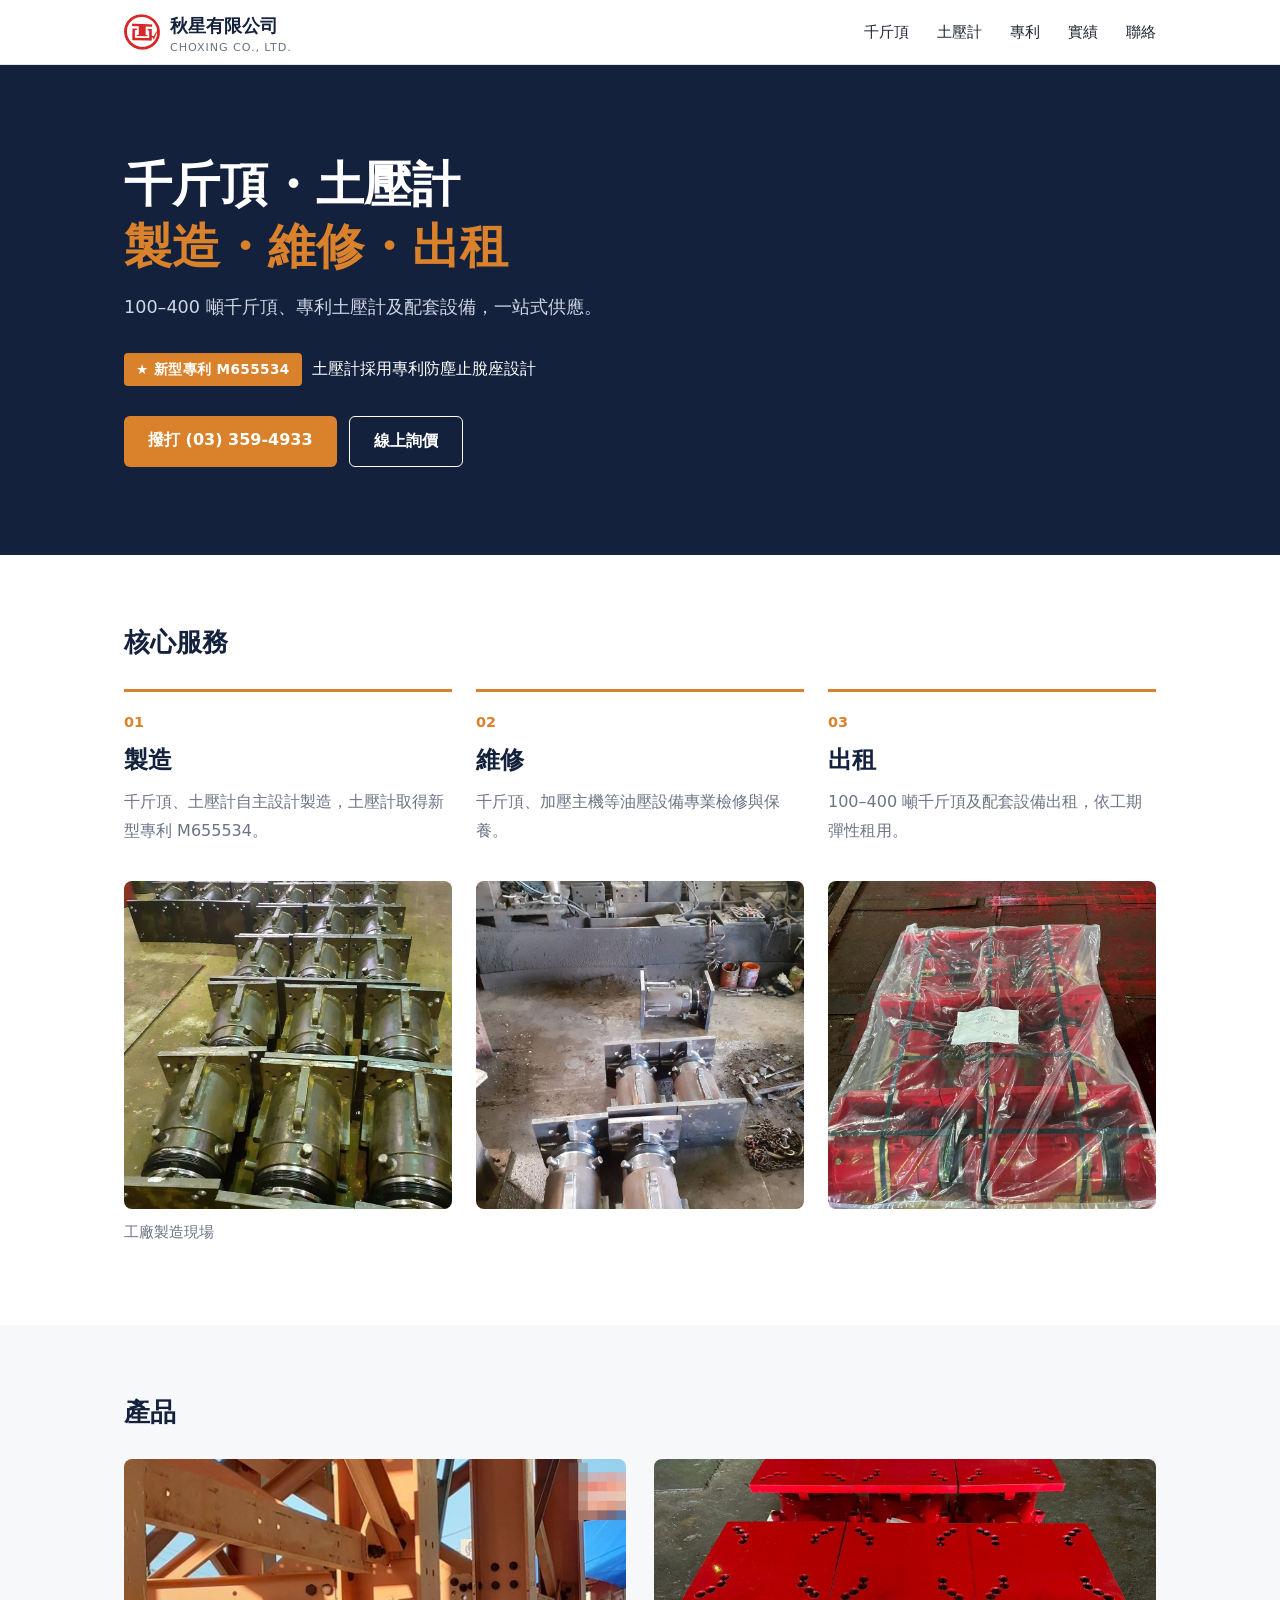
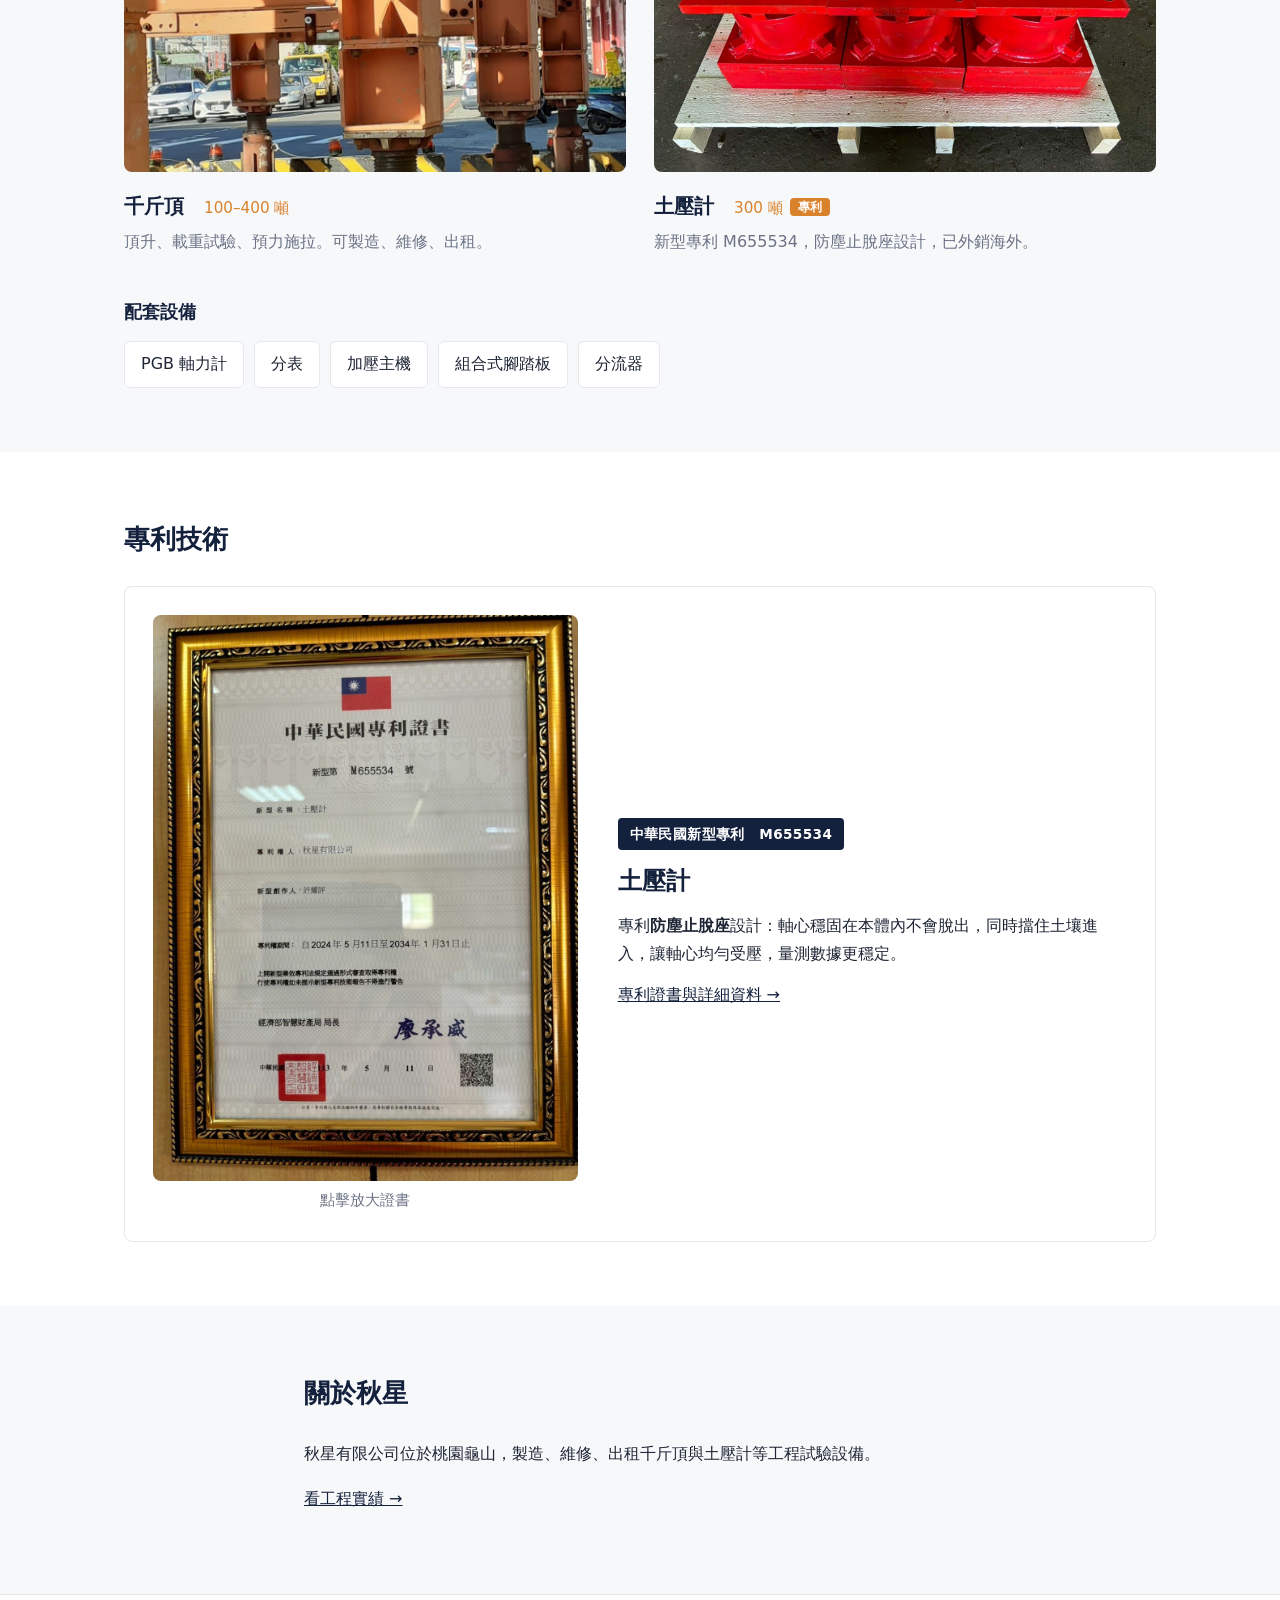
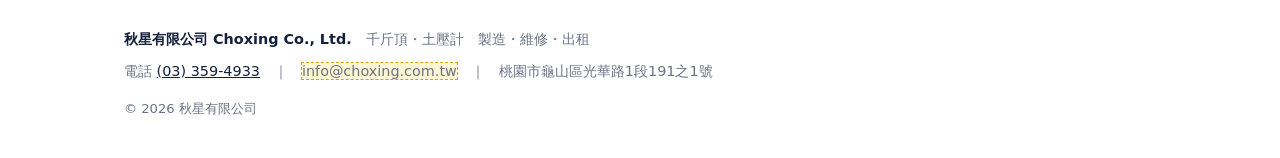
==== index.html @ faabb5b5 "依老闆確認更新照片：分流器、分表、外銷土壓計，實績改為千斤頂出租 Co-Authored-By: Claude Opus 5.5 <noreply@anthropic.com> Claude-Sess" ====
<!DOCTYPE html>
<html lang="zh-Hant-TW">
<head>
  <meta charset="UTF-8">
  <meta name="viewport" content="width=device-width, initial-scale=1">
  <title>秋星有限公司｜千斤頂 製造・維修・出租｜土壓計（新型專利 M655534）</title>
  <meta name="description" content="秋星有限公司：100–400 噸千斤頂與土壓計製造、維修、出租，土壓計取得新型專利 M655534。另有軸力計、加壓主機、分流器等配套設備。電話 (03) 359-4933。">
  <link rel="canonical" href="https://www.choxing.com.tw/">
  <meta property="og:type" content="website">
  <meta property="og:site_name" content="秋星有限公司 Choxing">
  <meta property="og:title" content="秋星有限公司｜千斤頂 製造・維修・出租｜土壓計（新型專利 M655534）">
  <meta property="og:description" content="秋星有限公司：100–400 噸千斤頂與土壓計製造、維修、出租，土壓計取得新型專利 M655534。另有軸力計、加壓主機、分流器等配套設備。電話 (03) 359-4933。">
  <meta property="og:url" content="https://www.choxing.com.tw/">
  <meta property="og:image" content="https://www.choxing.com.tw/images/og-image.png">
  <meta property="og:locale" content="zh_TW">
  <link rel="icon" href="images/favicon.png" type="image/png">
  <link rel="stylesheet" href="css/style.css">
  <script type="application/ld+json">
{
  "@context": "https://schema.org",
  "@type": "LocalBusiness",
  "@id": "https://www.choxing.com.tw/#company",
  "name": "秋星有限公司",
  "alternateName": "Choxing Co., Ltd.",
  "url": "https://www.choxing.com.tw/",
  "logo": "https://www.choxing.com.tw/images/logo.png",
  "image": "https://www.choxing.com.tw/images/og-image.png",
  "description": "千斤頂（100–400 噸）與土壓計製造、維修、出租，土壓計取得中華民國新型專利 M655534。",
  "telephone": "+886-3-359-4933",
  "email": "info@choxing.com.tw",
  "address": {
    "@type": "PostalAddress",
    "streetAddress": "光華路1段191之1號",
    "addressLocality": "龜山區",
    "addressRegion": "桃園市",
    "addressCountry": "TW"
  },
  "openingHours": "Mo-Fr 09:00-18:00",
  "knowsAbout": [
    "工程用千斤頂",
    "油壓千斤頂",
    "千斤頂出租",
    "千斤頂維修",
    "土壓計",
    "軸力計",
    "加壓主機",
    "分流器"
  ]
}
  </script>
</head>
<body>
<header class="site-header">
  <div class="container">
    <a class="brand" href="index.html" aria-label="秋星有限公司 首頁">
      <img class="brand-logo" src="images/logo.png" alt="秋星有限公司 Logo" width="36" height="36">
      <span>秋星有限公司<small>CHOXING CO., LTD.</small></span>
    </a>
    <button class="nav-toggle" aria-label="開啟選單" aria-expanded="false">☰</button>
    <nav class="nav" aria-label="主選單">
      <ul>
        <li><a href="jack.html">千斤頂</a></li>
        <li><a href="earth-pressure-gauge.html">土壓計</a></li>
        <li><a href="patents.html">專利</a></li>
        <li><a href="projects.html">實績</a></li>
        <li><a href="contact.html">聯絡</a></li>
      </ul>
    </nav>
  </div>
</header>
<main>
  <section class="hero">
    <div class="container">
      <h1>千斤頂・土壓計<br><span class="hero-services">製造・維修・出租</span></h1>
      <p>100–400 噸千斤頂、專利土壓計及配套設備，一站式供應。</p>
      <p class="hero-patent"><span class="patent-badge">★ 新型專利 M655534</span> 土壓計採用專利防塵止脫座設計</p>
      <div class="actions">
        <a class="btn btn-primary" href="tel:+88633594933">撥打 (03) 359-4933</a>
        <a class="btn btn-ghost" href="contact.html">線上詢價</a>
      </div>
    </div>
  </section>

  <section>
    <div class="container">
      <h2 class="h2">核心服務</h2>
      <div class="grid-3 services">
        <div class="service"><span class="service-no">01</span><h3>製造</h3><p>千斤頂、土壓計自主設計製造，土壓計取得新型專利 M655534。</p></div>
        <div class="service"><span class="service-no">02</span><h3>維修</h3><p>千斤頂、加壓主機等油壓設備專業檢修與保養。</p></div>
        <div class="service"><span class="service-no">03</span><h3>出租</h3><p>100–400 噸千斤頂及配套設備出租，依工期彈性租用。</p></div>
      </div>
      <div style="margin-top:36px">
      <div class="grid-3 factory">
        <figure><img class="photo" src="images/photos/factory-cylinders.jpg" alt="秋星工廠：千斤頂油壓缸製造" loading="lazy" style="aspect-ratio:1/1"></figure>
        <figure><img class="photo" src="images/photos/factory-assembly.jpg" alt="秋星工廠：千斤頂組裝" loading="lazy" style="aspect-ratio:1/1"></figure>
        <figure><img class="photo" src="images/photos/export-pallet.jpg" alt="秋星出貨包裝，標示 CHOXING MADE IN TAIWAN" loading="lazy" style="aspect-ratio:1/1"></figure>
      </div>
      <p class="muted" style="margin-top:10px">工廠製造現場</p>
      </div>
    </div>
  </section>

  <section class="section-soft">
    <div class="container">
      <h2 class="h2">產品</h2>
      <div class="grid-2">
        <a class="card" href="jack.html">
          <img class="photo" src="images/photos/jack-onsite.jpg" alt="秋星千斤頂於鋼構支撐工地現場頂升" loading="lazy">
          <h3>千斤頂　<span class="cap">100–400 噸</span></h3>
          <p>頂升、載重試驗、預力施拉。可製造、維修、出租。</p>
        </a>
        <a class="card" href="earth-pressure-gauge.html">
          <img class="photo" src="images/photos/earth-pressure-gauge.jpg" alt="秋星土壓計成品，外銷出貨前" loading="lazy">
          <h3>土壓計　<span class="cap">300 噸</span> <span class="tag">專利</span></h3>
          <p>新型專利 M655534，防塵止脫座設計，已外銷海外。</p>
        </a>
      </div>
      <h3 class="sub">配套設備</h3>
      <ul class="acc-list">
        <li><a href="jack.html#axial">PGB 軸力計</a></li>
        <li><a href="jack.html#dial">分表</a></li>
        <li><a href="jack.html#pump">加壓主機</a></li>
        <li><a href="jack.html#pedal">組合式腳踏板</a></li>
        <li><a href="jack.html#divider">分流器</a></li>
      </ul>
    </div>
  </section>

  <section>
    <div class="container">
      <h2 class="h2">專利技術</h2>
      <div class="patent-feature">
        <div><a class="cert-link" href="images/photos/patent-certificate.jpg" target="_blank" rel="noopener" title="點擊放大專利證書">
          <img class="photo" src="images/photos/patent-certificate.jpg" alt="中華民國專利證書 新型第 M655534 號 土壓計，專利權人秋星有限公司" style="aspect-ratio:3/4;object-fit:contain;background:#fff">
        </a>
        <p class="muted" style="text-align:center;margin:6px 0 0">點擊放大證書</p></div>
        <div>
          <span class="patent-badge">中華民國新型專利　M655534</span>
          <h3>土壓計</h3>
          <p>專利<strong>防塵止脫座</strong>設計：軸心穩固在本體內不會脫出，同時擋住土壤進入，讓軸心均勻受壓，量測數據更穩定。</p>
          <p style="margin-top:12px"><a href="patents.html">專利證書與詳細資料 →</a></p>
        </div>
      </div>
    </div>
  </section>

  <section class="section-soft">
    <div class="container narrow">
      <h2 class="h2">關於秋星</h2>
      <p>秋星有限公司位於桃園龜山，製造、維修、出租千斤頂與土壓計等工程試驗設備。</p>
      <p><a href="projects.html">看工程實績 →</a></p>
    </div>
  </section>
</main>
<footer class="site-footer">
  <div class="container">
    <p><strong>秋星有限公司 Choxing Co., Ltd.</strong>　千斤頂・土壓計　製造・維修・出租</p>
    <p>電話 <a href="tel:+88633594933">(03) 359-4933</a>　｜　<span class="todo">info@choxing.com.tw</span>　｜　桃園市龜山區光華路1段191之1號</p>
    <p class="copyright">© <span id="year">2026</span> 秋星有限公司</p>
  </div>
</footer>
<div class="mobile-bar" aria-label="快速聯絡">
  <a href="tel:+88633594933" class="call">📞 撥打電話 (03) 359-4933</a>
</div>
<script src="js/main.js" defer></script>
</body>
</html>
---- css/style.css ----
/* 秋星有限公司 Choxing — 全站樣式（簡潔版） */
:root {
  --navy: #14213d;      /* 主色 */
  --accent: #d9822b;    /* 強調色 */
  --ink: #1d2433;
  --muted: #6b7385;
  --line: #e5e7eb;
  --bg-soft: #f7f8fa;
  --max: 1080px;
}
* { box-sizing: border-box; }
html { scroll-behavior: smooth; }
body {
  margin: 0;
  font-family: "Noto Sans TC", "PingFang TC", "Microsoft JhengHei", system-ui, sans-serif;
  color: var(--ink); line-height: 1.8; background: #fff;
}
img { max-width: 100%; height: auto; display: block; }
a { color: var(--navy); }
.container { max-width: var(--max); margin: 0 auto; padding: 0 24px; }
.narrow { max-width: 720px; }
.muted { color: var(--muted); font-size: .92rem; }

/* Header */
.site-header { position: sticky; top: 0; z-index: 10; background: #fff; border-bottom: 1px solid var(--line); }
.site-header .container { display: flex; align-items: center; justify-content: space-between; height: 64px; }
.brand { display: flex; align-items: center; gap: 10px; text-decoration: none; color: var(--navy); font-weight: 700; font-size: 1.1rem; }
.brand-mark { width: 30px; height: 30px; border-radius: 6px; background: var(--navy); color: var(--accent); display: grid; place-items: center; font-size: .95rem; }
.brand small { display: block; font-weight: 400; font-size: .7rem; color: var(--muted); letter-spacing: .08em; line-height: 1; }
.nav ul { list-style: none; margin: 0; padding: 0; display: flex; gap: 28px; }
.nav a { text-decoration: none; color: var(--ink); font-size: .95rem; }
.nav a:hover, .nav a[aria-current="page"] { color: var(--accent); }
.nav-toggle { display: none; background: none; border: 0; font-size: 1.4rem; cursor: pointer; color: var(--navy); }

/* Buttons */
.btn { display: inline-block; padding: 10px 24px; border-radius: 6px; font-weight: 700; text-decoration: none; border: 0; font: inherit; font-weight: 700; cursor: pointer; }
.btn-primary { background: var(--accent); color: #fff; }
.btn-primary:hover { filter: brightness(.92); }

/* Hero */
.hero { background: var(--navy); color: #fff; padding: 88px 0; }
.hero h1 { font-size: clamp(2rem, 4.5vw, 3rem); line-height: 1.3; margin: 0 0 14px; }
.hero p { font-size: 1.1rem; color: #cfd6e4; max-width: 560px; margin: 0 0 30px; }
.page-hero { background: var(--navy); color: #fff; padding: 44px 0; }
.page-hero h1 { margin: 0; font-size: clamp(1.6rem, 3vw, 2.1rem); }

/* Sections */
section { padding: 64px 0; }
.section-soft { background: var(--bg-soft); }
.h2 { font-size: 1.6rem; color: var(--navy); margin: 0 0 24px; }
.count { font-size: 1rem; font-weight: 400; color: var(--muted); margin-left: 8px; }

/* Product cards */
.grid-2 { display: grid; grid-template-columns: 1fr 1fr; gap: 28px; }
.card { display: block; text-decoration: none; color: inherit; }
.card h3 { margin: 16px 0 4px; color: var(--navy); font-size: 1.25rem; }
.card p { margin: 0; color: var(--muted); }
.card:hover h3 { color: var(--accent); }
.placeholder-img { aspect-ratio: 4/3; border-radius: 8px; background: #e9ecf1; display: grid; place-items: center; color: var(--muted); font-size: .9rem; }

/* Patent */
.patent-feature { display: grid; grid-template-columns: 1fr 1.2fr; gap: 40px; align-items: center; background: #fff; border: 1px solid var(--line); border-radius: 8px; padding: 28px; }
.patent-feature h3 { font-size: 1.5rem; color: var(--navy); margin: 10px 0 8px; }
.patent-feature p { margin: 0; }
.patent-badge { display: inline-block; background: var(--navy); color: #fff; font-size: .85rem; font-weight: 700; padding: 4px 12px; border-radius: 4px; letter-spacing: .03em; }
.patent-meta { display: grid; grid-template-columns: auto 1fr; gap: 6px 20px; margin: 20px 0 0; padding-top: 16px; border-top: 1px solid var(--line); font-size: .95rem; }
.patent-meta dt { color: var(--muted); }
.patent-meta dd { margin: 0; }
.patent-tag { font-weight: 700; color: var(--accent); font-size: .95rem; }
.patent-tag a { font-weight: 400; color: var(--navy); }

/* Split */
.split { display: grid; grid-template-columns: 1fr 1fr; gap: 48px; align-items: center; }
.split ul { padding-left: 1.2em; }

/* About facts */
.facts { list-style: none; padding: 0; margin: 32px 0 0; display: flex; gap: 48px; flex-wrap: wrap; }
.facts li { color: var(--muted); }
.facts b { display: block; font-size: 2rem; color: var(--navy); line-height: 1.2; }

/* Contact */
.contact-list { list-style: none; padding: 0; margin: 0; }
.contact-list li { padding: 12px 0; border-bottom: 1px solid var(--line); display: flex; gap: 16px; }
.contact-list b { min-width: 56px; color: var(--navy); }
.contact-form { display: grid; gap: 14px; }
.contact-form label { font-size: .92rem; color: var(--muted); }
.contact-form input, .contact-form textarea, .contact-form select { display: block; width: 100%; padding: 10px 12px; border: 1px solid var(--line); border-radius: 6px; font: inherit; margin-top: 4px; color: var(--ink); }
.contact-form textarea { min-height: 120px; resize: vertical; }
.contact-form .btn { justify-self: start; }

/* Footer */
.site-footer { border-top: 1px solid var(--line); padding: 32px 0; font-size: .9rem; color: var(--muted); }
.site-footer p { margin: 0 0 6px; }
.site-footer strong { color: var(--navy); }
.copyright { margin-top: 12px !important; font-size: .82rem; }

/* 暫代內容標記：填入真實內容後移除 class="todo" */
.todo { background: #fff6d6; outline: 1px dashed #d4a300; }
.hero .todo { color: var(--ink) !important; }

section[id] { scroll-margin-top: 64px; }

@media (max-width: 760px) {
  .nav-toggle { display: block; }
  .nav { position: absolute; top: 64px; left: 0; right: 0; background: #fff; border-bottom: 1px solid var(--line); display: none; }
  .nav.open { display: block; }
  .nav ul { flex-direction: column; gap: 0; padding: 8px 24px; }
  .nav a { display: block; padding: 10px 0; }
  .split, .grid-2, .patent-feature { grid-template-columns: 1fr; gap: 28px; }
  .patent-feature { padding: 20px; }
  .hero { padding: 64px 0; }
  section { padding: 48px 0; }
}
.grid-2 .placeholder-img { aspect-ratio: 16/10; }

/* Hero extras */
.hero-patent { font-size: 1rem !important; color: #fff !important; display: flex; align-items: center; gap: 10px; flex-wrap: wrap; }
.hero-patent .patent-badge { background: var(--accent); }
.hero .actions { display: flex; gap: 12px; flex-wrap: wrap; }
.btn-ghost { border: 1.5px solid #fff; color: #fff; }
.btn-ghost:hover { background: rgba(255,255,255,.1); }
.page-hero p { margin: 6px 0 0; color: #cfd6e4; }
.tag { font-size: .75rem; background: var(--accent); color: #fff; padding: 2px 8px; border-radius: 4px; vertical-align: middle; }

/* Spec table */
.table-wrap { overflow-x: auto; }
.spec-table { width: 100%; border-collapse: collapse; background: #fff; font-size: .95rem; }
.spec-table caption { text-align: left; color: var(--muted); font-size: .85rem; padding-bottom: 8px; }
.spec-table th, .spec-table td { padding: 12px 16px; border-bottom: 1px solid var(--line); text-align: left; white-space: nowrap; }
.spec-table th { background: var(--navy); color: #fff; font-weight: 500; }

/* Cases */
.grid-3 { display: grid; grid-template-columns: repeat(3, 1fr); gap: 24px; }
.case h3 { margin: 12px 0 2px; font-size: 1.1rem; color: var(--navy); }
.case p { margin: 0; }

/* Patent certificate */
.cert-link { display: block; }
.cert-link:hover .placeholder-img { outline: 2px solid var(--accent); }

/* Mobile call / LINE bar */
.mobile-bar { display: none; }
@media (max-width: 760px) {
  .grid-3 { grid-template-columns: 1fr; }
  body { padding-bottom: 60px; }
  .mobile-bar { display: grid; grid-template-columns: 1fr; position: fixed; left: 0; right: 0; bottom: 0; z-index: 20; box-shadow: 0 -2px 10px rgba(0,0,0,.08); }
  .mobile-bar a { text-align: center; padding: 16px 0; font-weight: 700; text-decoration: none; color: #fff; outline: none; }
  .mobile-bar .call { background: var(--accent); }
}

/* Services (製造・維修・出租) */
.hero-services { color: var(--accent); }
.service { border-top: 3px solid var(--accent); padding-top: 16px; }
.service-no { color: var(--accent); font-weight: 700; font-size: .9rem; }
.service h3 { margin: 2px 0 6px; font-size: 1.5rem; color: var(--navy); }
.service p { margin: 0; color: var(--muted); }
.service-inline { display: flex; gap: 8px; margin: 16px 0; }
.service-inline b { border: 1.5px solid var(--accent); color: var(--accent); padding: 2px 12px; border-radius: 4px; font-size: .9rem; }
.cap { font-size: .95rem; font-weight: 500; color: var(--accent); }
.sub { margin: 40px 0 12px; color: var(--navy); font-size: 1.1rem; }
.acc-list { list-style: none; padding: 0; margin: 0; display: flex; flex-wrap: wrap; gap: 10px; }
.acc-list a { display: block; padding: 8px 16px; background: #fff; border: 1px solid var(--line); border-radius: 6px; text-decoration: none; color: var(--ink); }
.acc-list a:hover { border-color: var(--accent); color: var(--accent); }
.acc-table th[scope="row"] { background: #fff; color: var(--navy); font-weight: 700; }
.acc-table td { white-space: normal; }
@media (max-width: 760px) { .services { gap: 20px; } }

/* Photos */
.photo { width: 100%; aspect-ratio: 4/3; object-fit: cover; border-radius: 8px; display: block; background: #e9ecf1; }
.grid-2 .photo { aspect-ratio: 16/10; }
.case { margin: 0; }
.case figcaption { margin-top: 10px; font-weight: 700; color: var(--navy); }
.acc-photos { display: grid; grid-template-columns: 1fr 1fr; gap: 20px; margin-bottom: 24px; }
.acc-photos figure { margin: 0; }
.acc-photos figcaption { margin-top: 6px; color: var(--muted); font-size: .9rem; }

.factory figure { margin: 0; }

.brand-logo { width: 36px; height: 36px; display: block; }
.acc-photos { grid-template-columns: repeat(3, 1fr); }
@media (max-width: 760px) { .acc-photos { grid-template-columns: 1fr; } }
.call-box { display: flex; align-items: center; justify-content: space-between; gap: 16px; flex-wrap: wrap; }
.call-box p { margin: 0; font-size: 1.1rem; }
.call-box strong { color: var(--navy); }
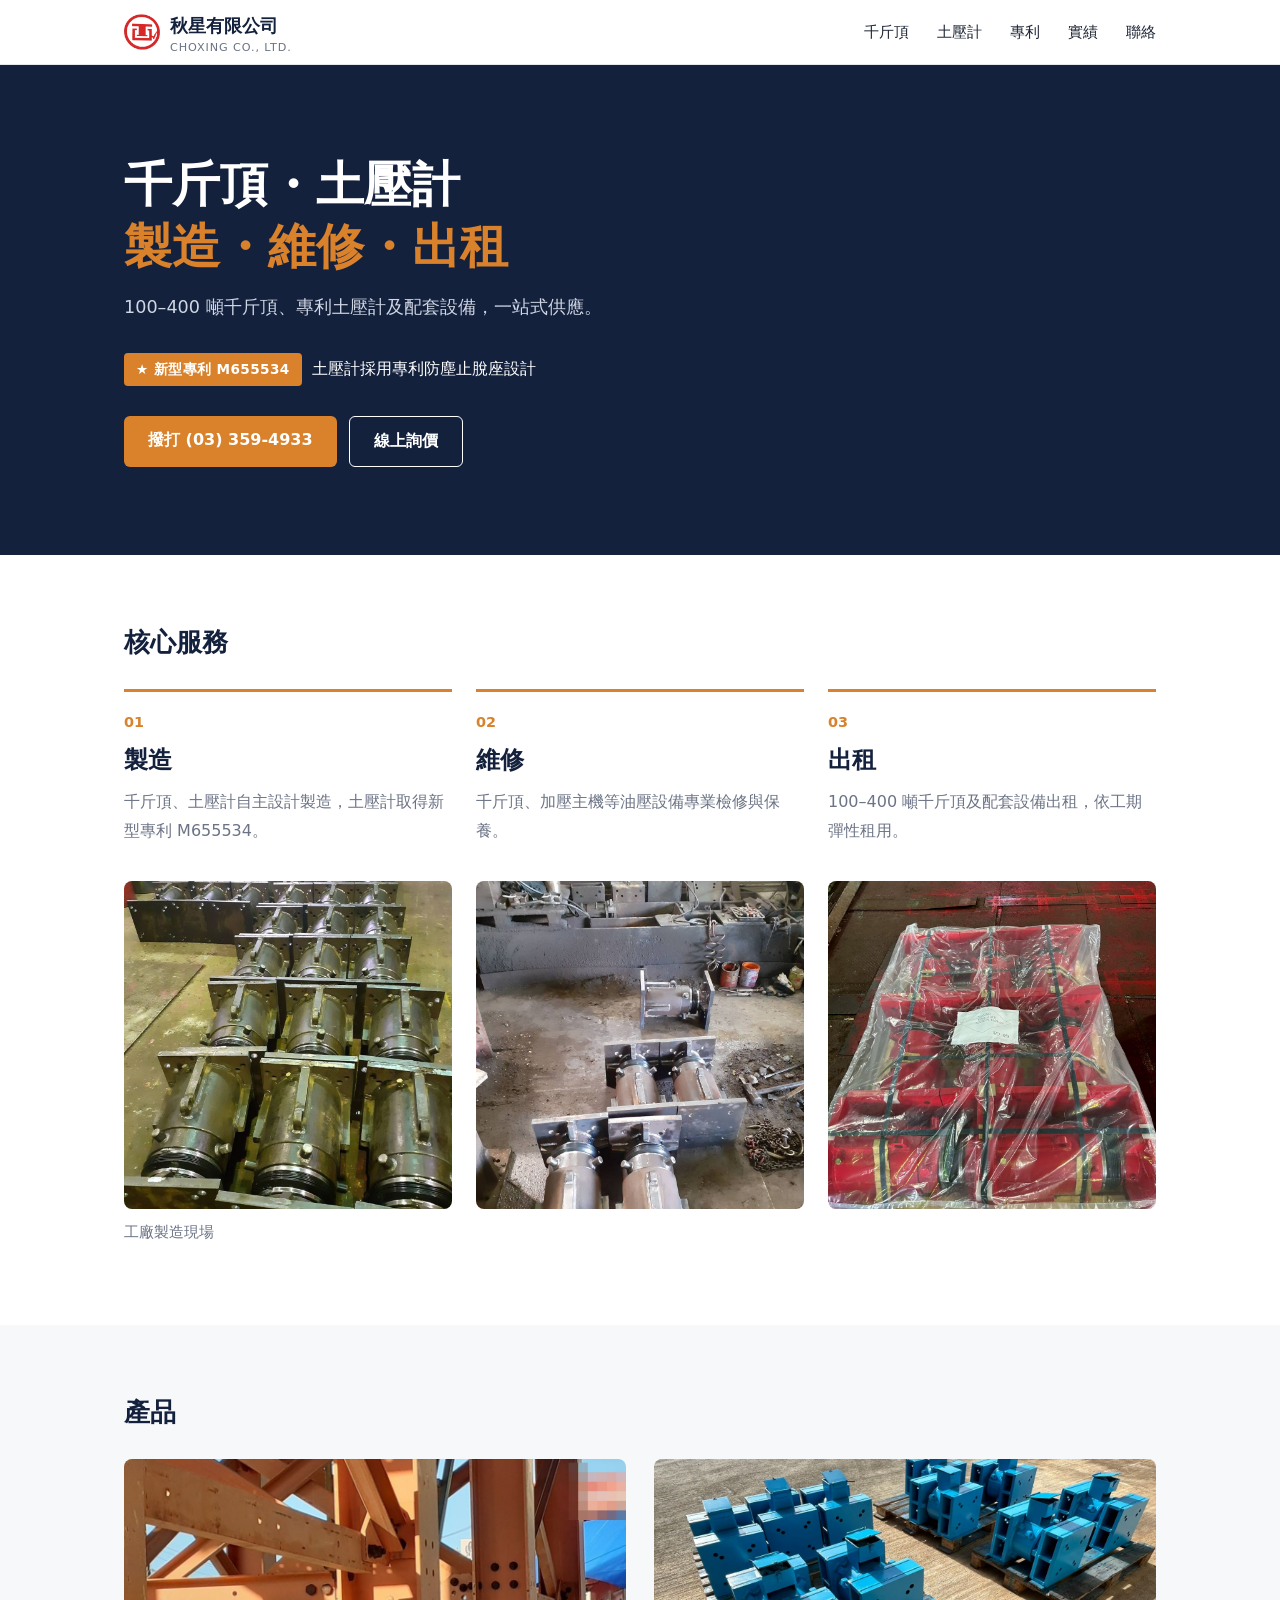
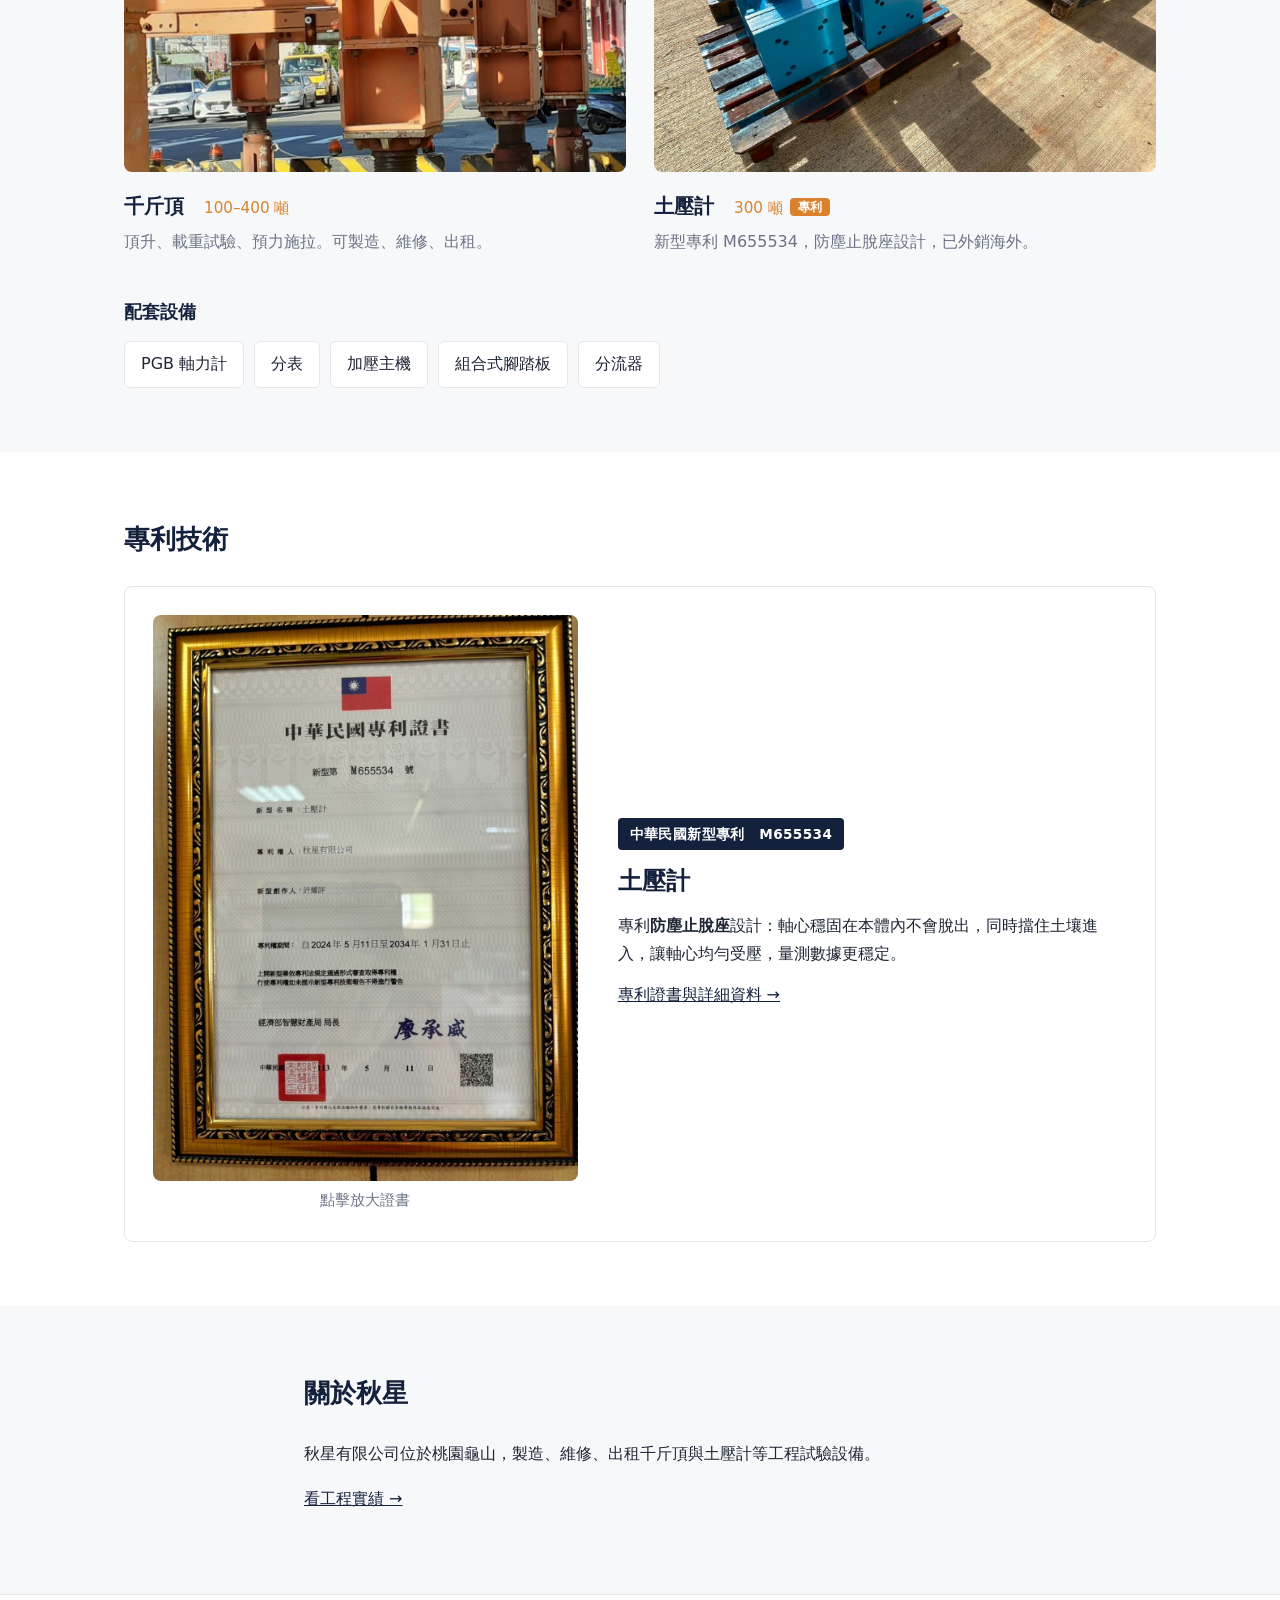
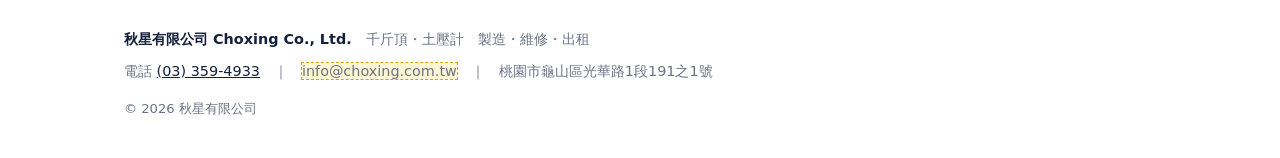
==== commit 4c0467f4: "首頁土壓計卡片改用與商品頁相同的照片 Co-Authored-By: Claude Opus 5.5 <noreply@anthropic.com> Claude-Session: https://c" ====
--- a/index.html
+++ b/index.html
@@ -110,7 +110,7 @@
           <p>頂升、載重試驗、預力施拉。可製造、維修、出租。</p>
         </a>
         <a class="card" href="earth-pressure-gauge.html">
-          <img class="photo" src="images/photos/earth-pressure-gauge.jpg" alt="秋星土壓計成品，外銷出貨前" loading="lazy">
+          <img class="photo" src="images/photos/epg-product-1.jpg" alt="秋星土壓計成品" loading="lazy">
           <h3>土壓計　<span class="cap">300 噸</span> <span class="tag">專利</span></h3>
           <p>新型專利 M655534，防塵止脫座設計，已外銷海外。</p>
         </a>
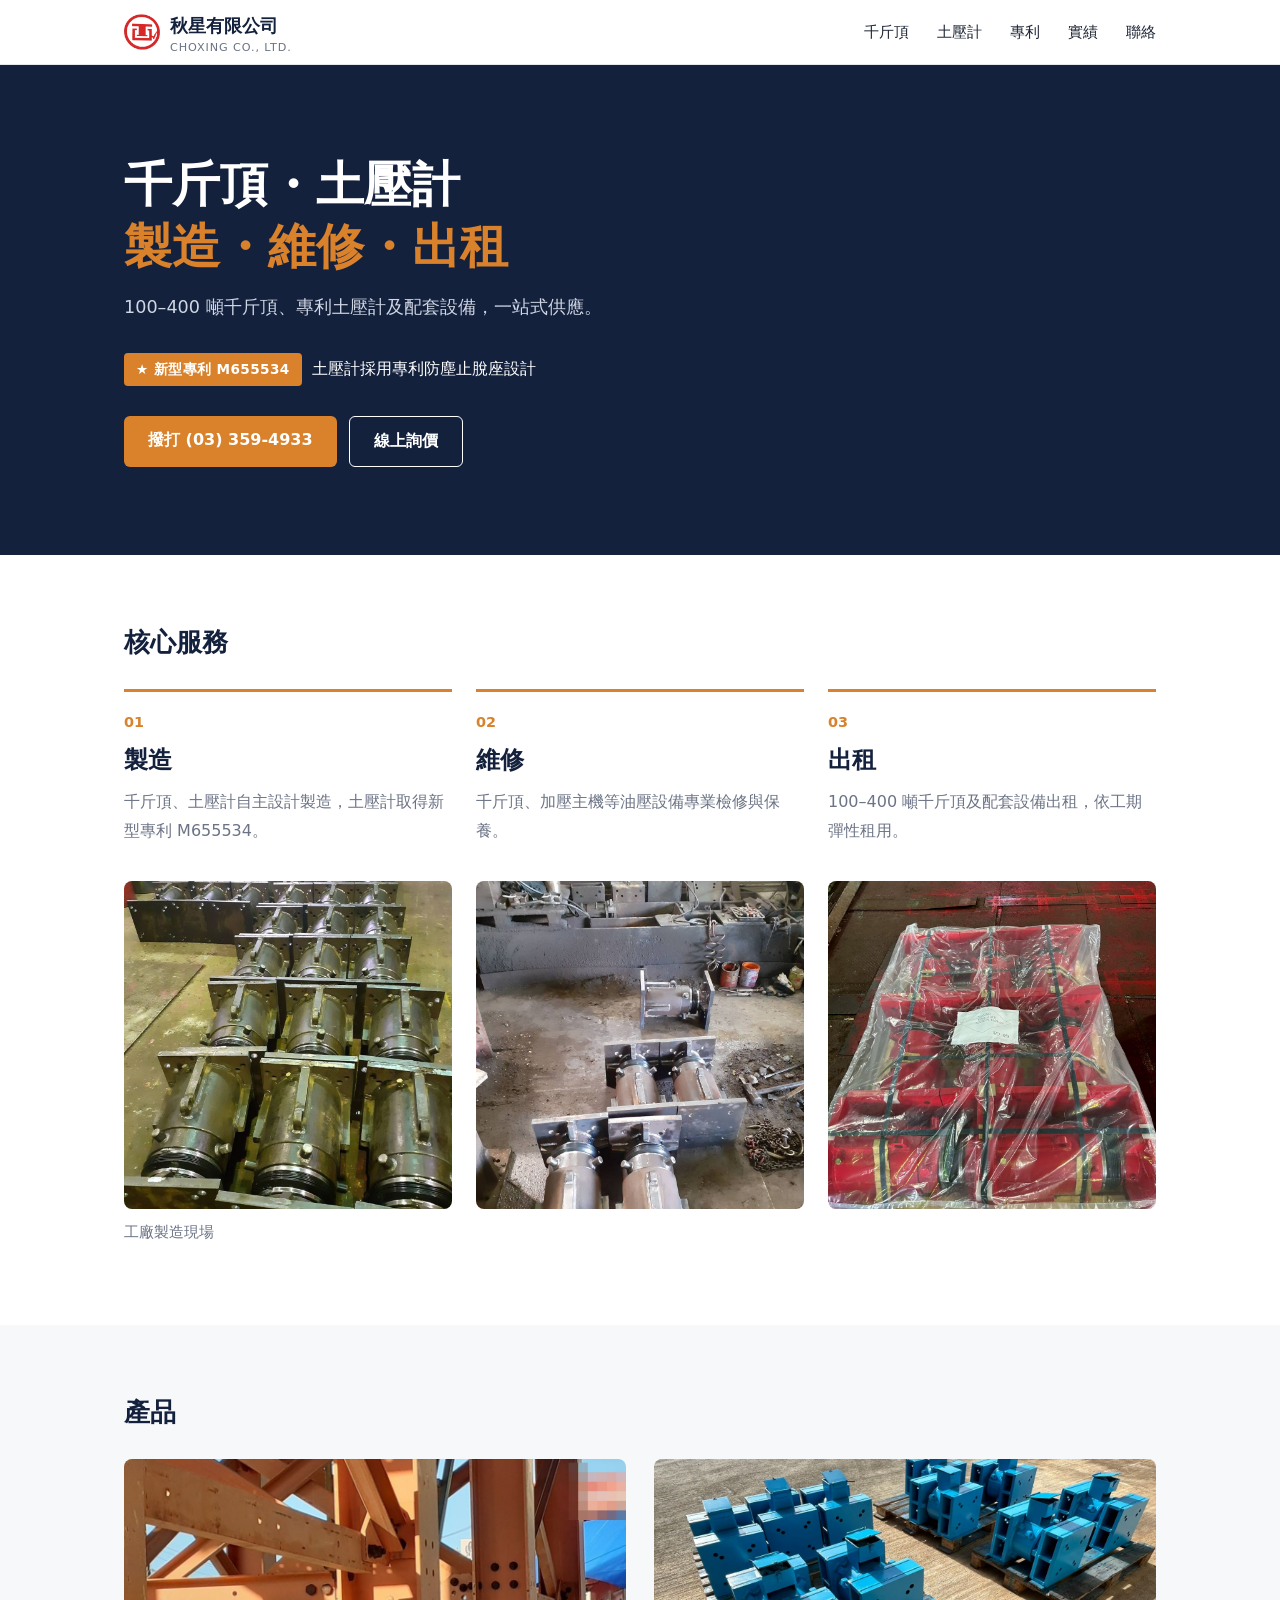
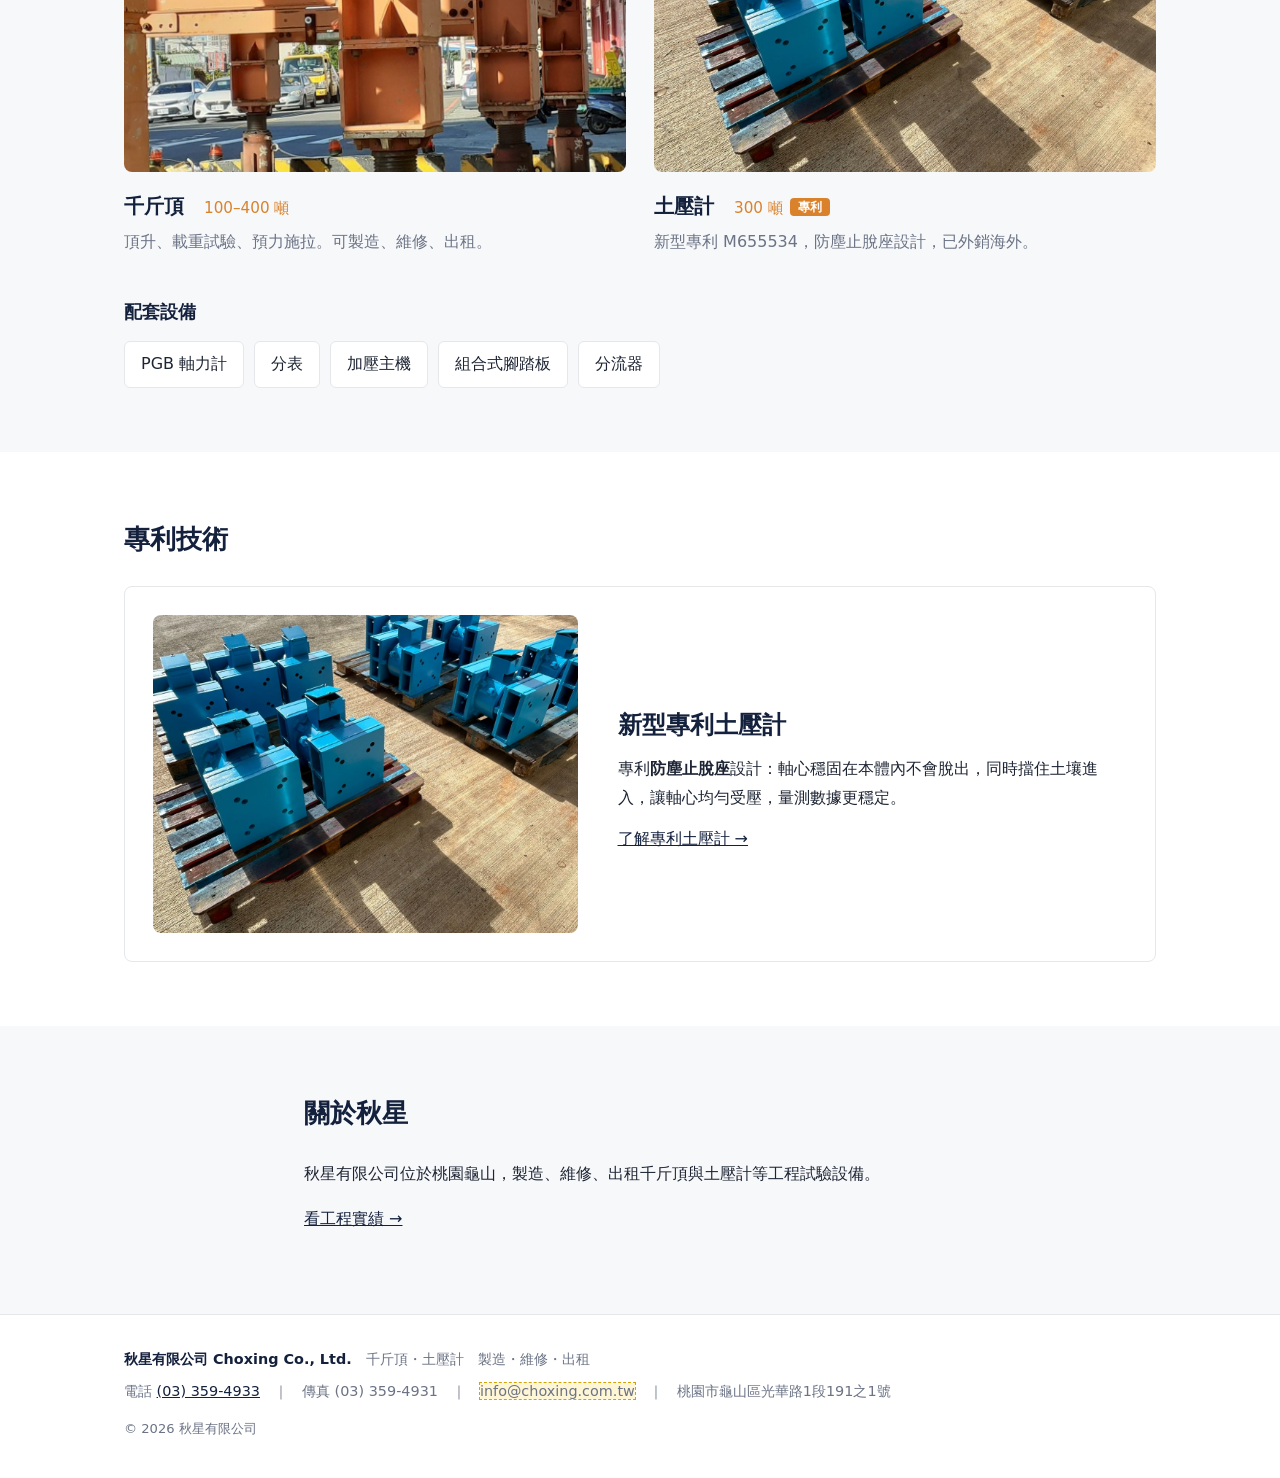
==== commit 31e124bf: "專利頁簡化為「新型專利土壓計」、首頁專利區改用土壓計照片、加上傳真號碼 Co-Authored-By: Claude Opus 5.5 <noreply@anthropic.com> Claude-S" ====
--- a/index.html
+++ b/index.html
@@ -27,6 +27,7 @@
   "image": "https://www.choxing.com.tw/images/og-image.png",
   "description": "千斤頂（100–400 噸）與土壓計製造、維修、出租，土壓計取得中華民國新型專利 M655534。",
   "telephone": "+886-3-359-4933",
+  "faxNumber": "+886-3-359-4931",
   "email": "info@choxing.com.tw",
   "address": {
     "@type": "PostalAddress",
@@ -117,11 +118,11 @@
       </div>
       <h3 class="sub">配套設備</h3>
       <ul class="acc-list">
-        <li><a href="jack.html#axial">PGB 軸力計</a></li>
-        <li><a href="jack.html#dial">分表</a></li>
+        <li><a href="jack.html#accessories">PGB 軸力計</a></li>
+        <li><a href="jack.html#gauge-box">分表</a></li>
         <li><a href="jack.html#pump">加壓主機</a></li>
         <li><a href="jack.html#pedal">組合式腳踏板</a></li>
-        <li><a href="jack.html#divider">分流器</a></li>
+        <li><a href="jack.html#flow-divider">分流器</a></li>
       </ul>
     </div>
   </section>
@@ -130,15 +131,11 @@
     <div class="container">
       <h2 class="h2">專利技術</h2>
       <div class="patent-feature">
-        <div><a class="cert-link" href="images/photos/patent-certificate.jpg" target="_blank" rel="noopener" title="點擊放大專利證書">
-          <img class="photo" src="images/photos/patent-certificate.jpg" alt="中華民國專利證書 新型第 M655534 號 土壓計，專利權人秋星有限公司" style="aspect-ratio:3/4;object-fit:contain;background:#fff">
-        </a>
-        <p class="muted" style="text-align:center;margin:6px 0 0">點擊放大證書</p></div>
+        <div><img class="photo" src="images/photos/epg-product-1.jpg" alt="秋星新型專利土壓計成品" loading="lazy"></div>
         <div>
-          <span class="patent-badge">中華民國新型專利　M655534</span>
-          <h3>土壓計</h3>
+          <h3>新型專利土壓計</h3>
           <p>專利<strong>防塵止脫座</strong>設計：軸心穩固在本體內不會脫出，同時擋住土壤進入，讓軸心均勻受壓，量測數據更穩定。</p>
-          <p style="margin-top:12px"><a href="patents.html">專利證書與詳細資料 →</a></p>
+          <p style="margin-top:12px"><a href="patents.html">了解專利土壓計 →</a></p>
         </div>
       </div>
     </div>
@@ -155,7 +152,7 @@
 <footer class="site-footer">
   <div class="container">
     <p><strong>秋星有限公司 Choxing Co., Ltd.</strong>　千斤頂・土壓計　製造・維修・出租</p>
-    <p>電話 <a href="tel:+88633594933">(03) 359-4933</a>　｜　<span class="todo">info@choxing.com.tw</span>　｜　桃園市龜山區光華路1段191之1號</p>
+    <p>電話 <a href="tel:+88633594933">(03) 359-4933</a>　｜　傳真 (03) 359-4931　｜　<span class="todo">info@choxing.com.tw</span>　｜　桃園市龜山區光華路1段191之1號</p>
     <p class="copyright">© <span id="year">2026</span> 秋星有限公司</p>
   </div>
 </footer>
--- a/css/style.css
+++ b/css/style.css
@@ -177,8 +177,32 @@
 .factory figure { margin: 0; }
 
 .brand-logo { width: 36px; height: 36px; display: block; }
-.acc-photos { grid-template-columns: repeat(3, 1fr); }
+.acc-photos { grid-template-columns: repeat(4, 1fr); }
 @media (max-width: 760px) { .acc-photos { grid-template-columns: 1fr; } }
 .call-box { display: flex; align-items: center; justify-content: space-between; gap: 16px; flex-wrap: wrap; }
 .call-box p { margin: 0; font-size: 1.1rem; }
 .call-box strong { color: var(--navy); }
+.grid-4 { display: grid; grid-template-columns: repeat(4, 1fr); gap: 16px; }
+.grid-4 figure { margin: 0; }
+.grid-4 figcaption { margin-top: 6px; color: var(--muted); font-size: .9rem; }
+@media (max-width: 760px) { .grid-4 { grid-template-columns: 1fr 1fr; } }
+.grid-3 figure { margin: 0; }
+
+/* 配套設備卡片＋可左右滑動照片 */
+.acc-cards { display: grid; grid-template-columns: repeat(2, 1fr); gap: 28px; }
+.acc-card h3 { margin: 14px 0 4px; color: var(--navy); font-size: 1.2rem; }
+.acc-card p { margin: 0; color: var(--muted); }
+.carousel { position: relative; border-radius: 8px; overflow: hidden; background: #e9ecf1; }
+.carousel .track, .carousel:not([data-carousel]) { display: flex; overflow-x: auto; scroll-snap-type: x mandatory; scrollbar-width: none; -webkit-overflow-scrolling: touch; }
+.carousel .track::-webkit-scrollbar { display: none; }
+.carousel .slide { flex: 0 0 100%; scroll-snap-align: start; aspect-ratio: 4/3; }
+.carousel .slide img { width: 100%; height: 100%; object-fit: cover; display: block; }
+.carousel .nav { position: absolute; top: 50%; transform: translateY(-50%); width: 40px; height: 40px; border-radius: 50%; border: 0; background: rgba(255,255,255,.85); color: var(--navy); font-size: 1.6rem; line-height: 1; cursor: pointer; box-shadow: 0 2px 6px rgba(0,0,0,.15); }
+.carousel .prev { left: 10px; } .carousel .next { right: 10px; }
+.carousel .dots { position: absolute; bottom: 10px; left: 0; right: 0; display: flex; justify-content: center; gap: 6px; }
+.carousel .dots span { width: 8px; height: 8px; border-radius: 50%; background: rgba(255,255,255,.5); }
+.carousel .dots span.on { background: #fff; }
+@media (max-width: 760px) { .acc-cards { grid-template-columns: 1fr; } .carousel .nav { display: none; } }
+.advantage { margin: 16px 0 0; padding: 14px 18px; background: #fdf3e7; border-left: 4px solid var(--accent); border-radius: 4px; }
+.advantage h4 { margin: 0 0 6px; color: var(--navy); font-size: 1rem; }
+.advantage ul { margin: 0; padding-left: 1.2em; }
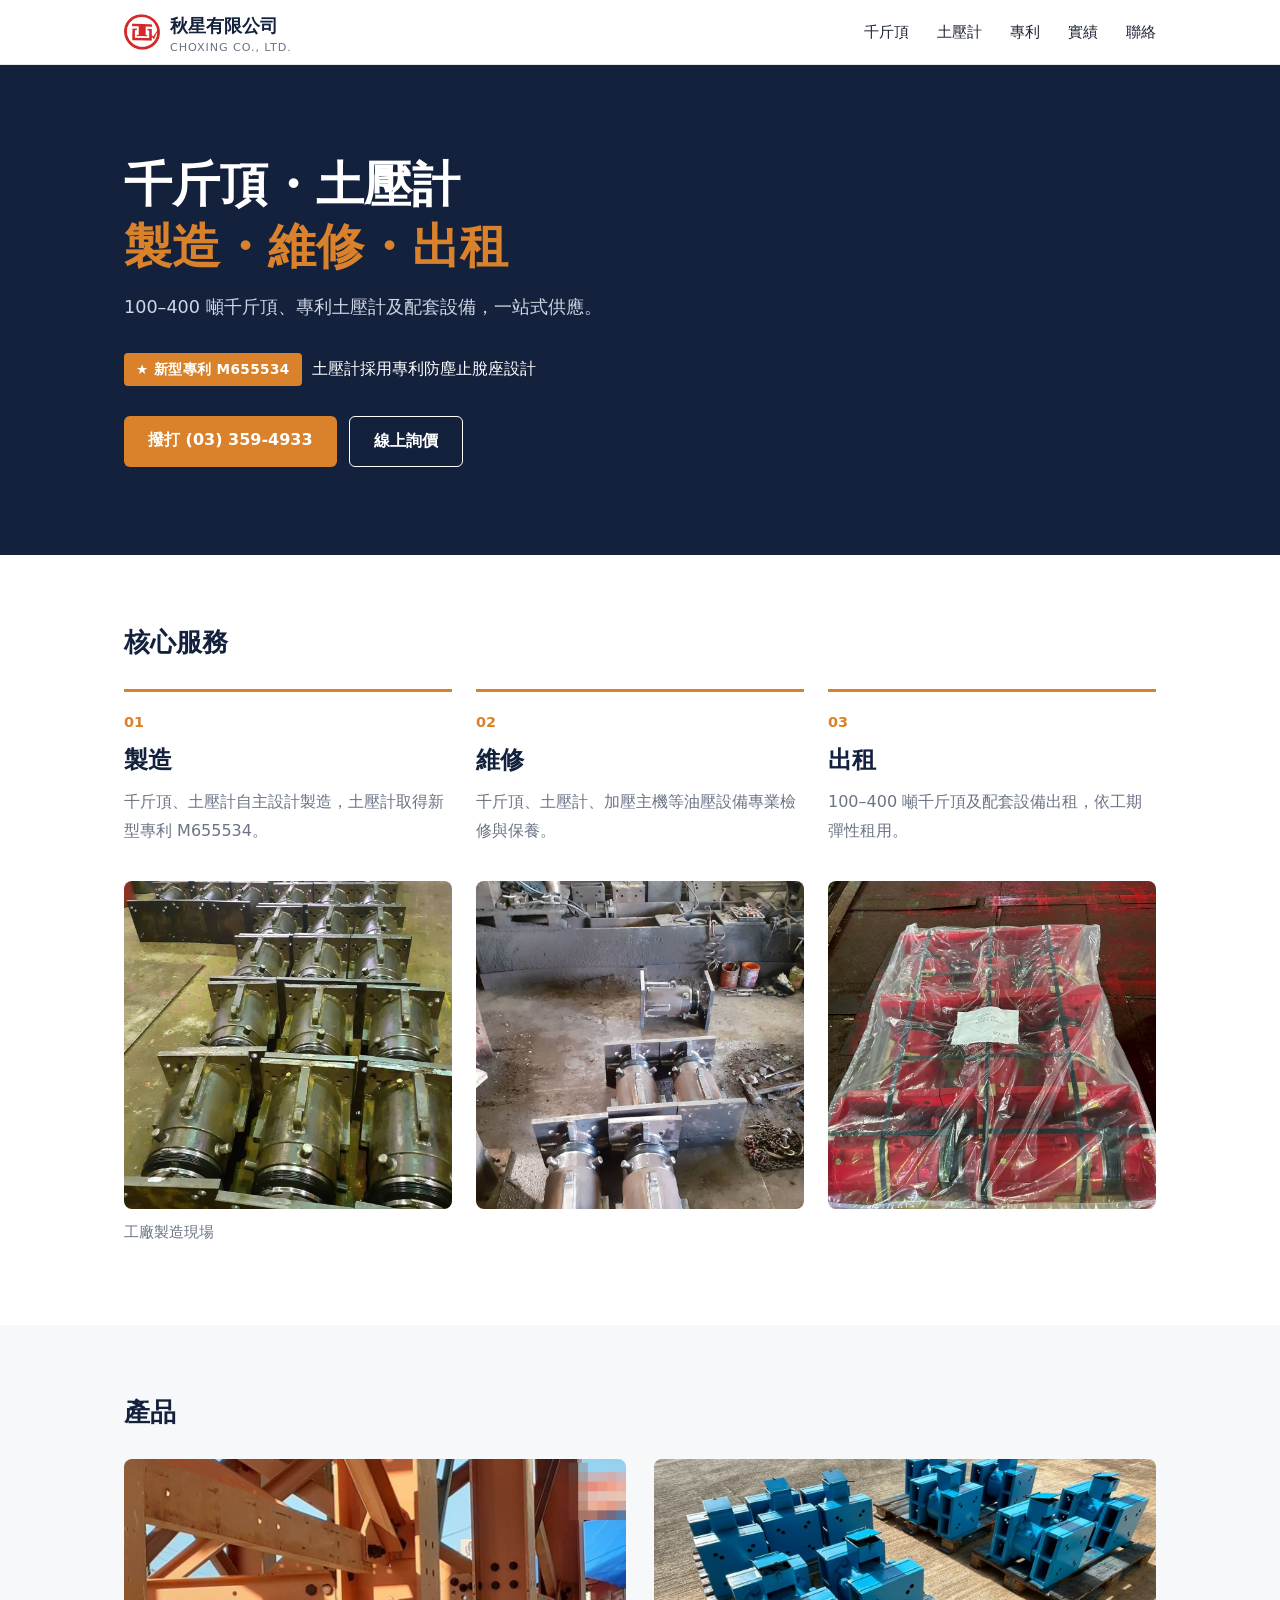
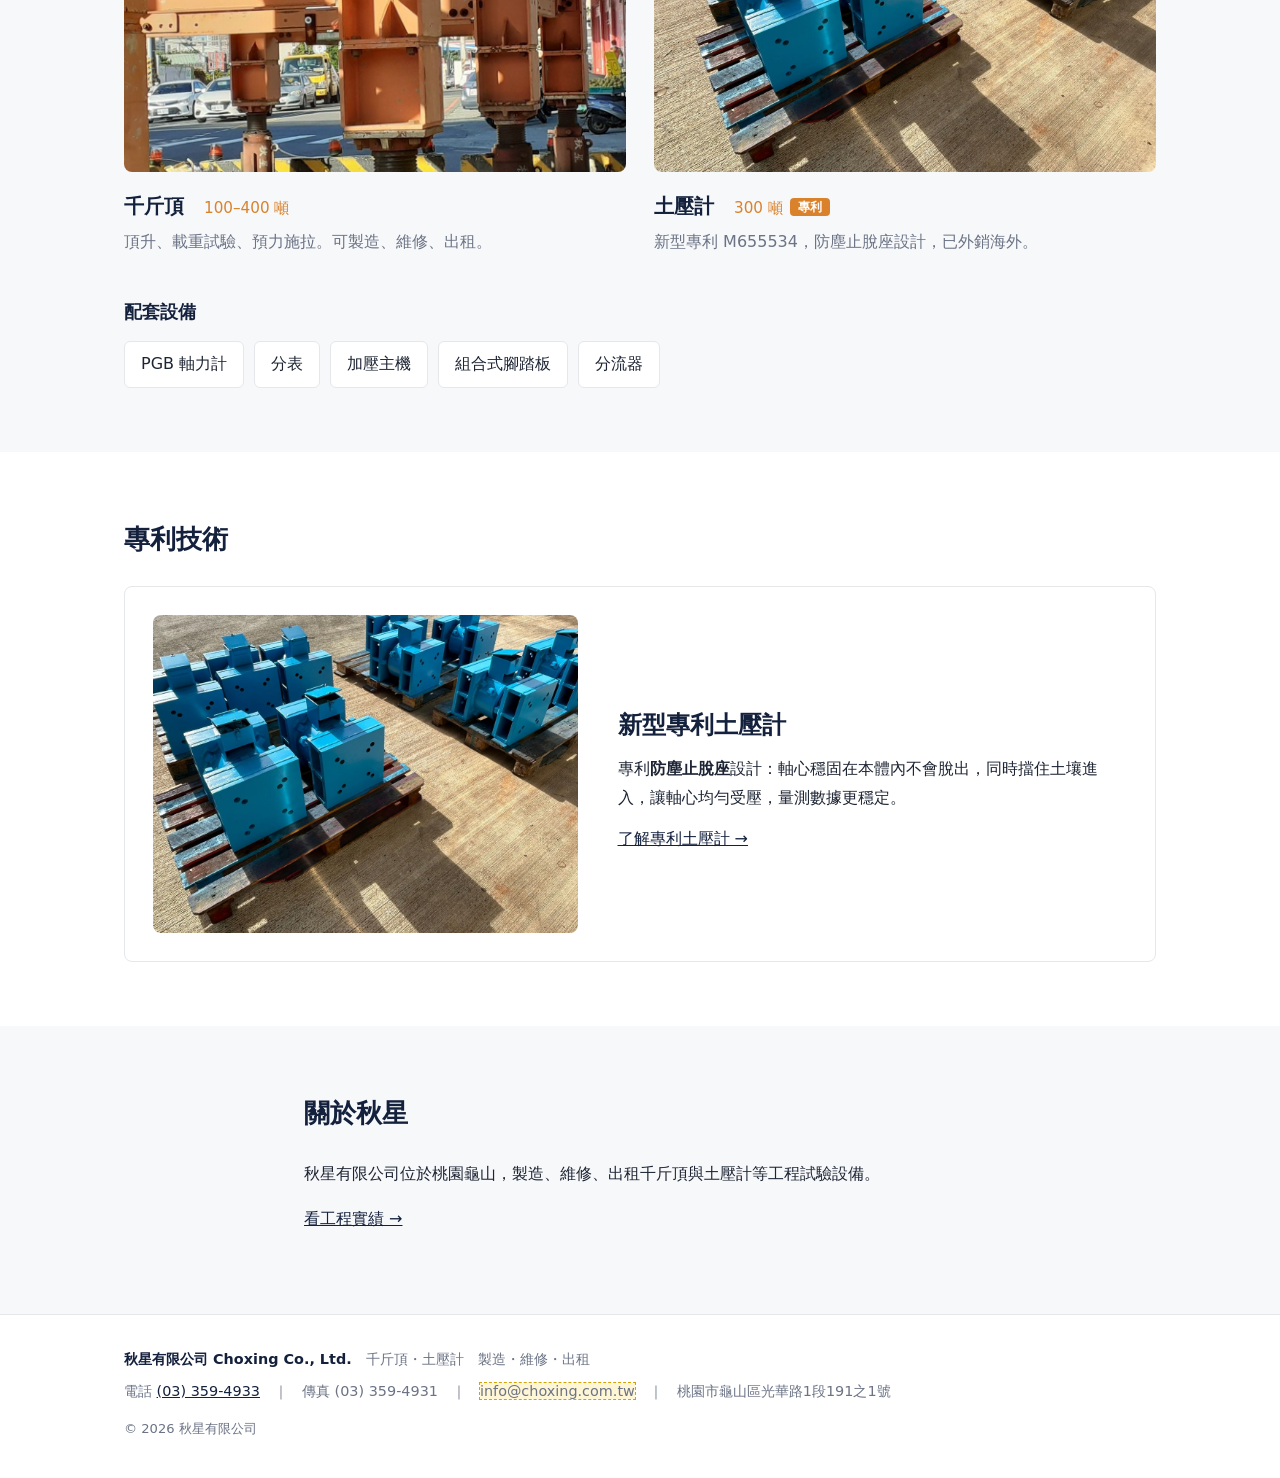
==== commit 3cc18f89: "首頁維修說明加入土壓計 Co-Authored-By: Claude Opus 5.5 <noreply@anthropic.com> Claude-Session: https://claude.a" ====
--- a/index.html
+++ b/index.html
@@ -87,7 +87,7 @@
       <h2 class="h2">核心服務</h2>
       <div class="grid-3 services">
         <div class="service"><span class="service-no">01</span><h3>製造</h3><p>千斤頂、土壓計自主設計製造，土壓計取得新型專利 M655534。</p></div>
-        <div class="service"><span class="service-no">02</span><h3>維修</h3><p>千斤頂、加壓主機等油壓設備專業檢修與保養。</p></div>
+        <div class="service"><span class="service-no">02</span><h3>維修</h3><p>千斤頂、土壓計、加壓主機等油壓設備專業檢修與保養。</p></div>
         <div class="service"><span class="service-no">03</span><h3>出租</h3><p>100–400 噸千斤頂及配套設備出租，依工期彈性租用。</p></div>
       </div>
       <div style="margin-top:36px">
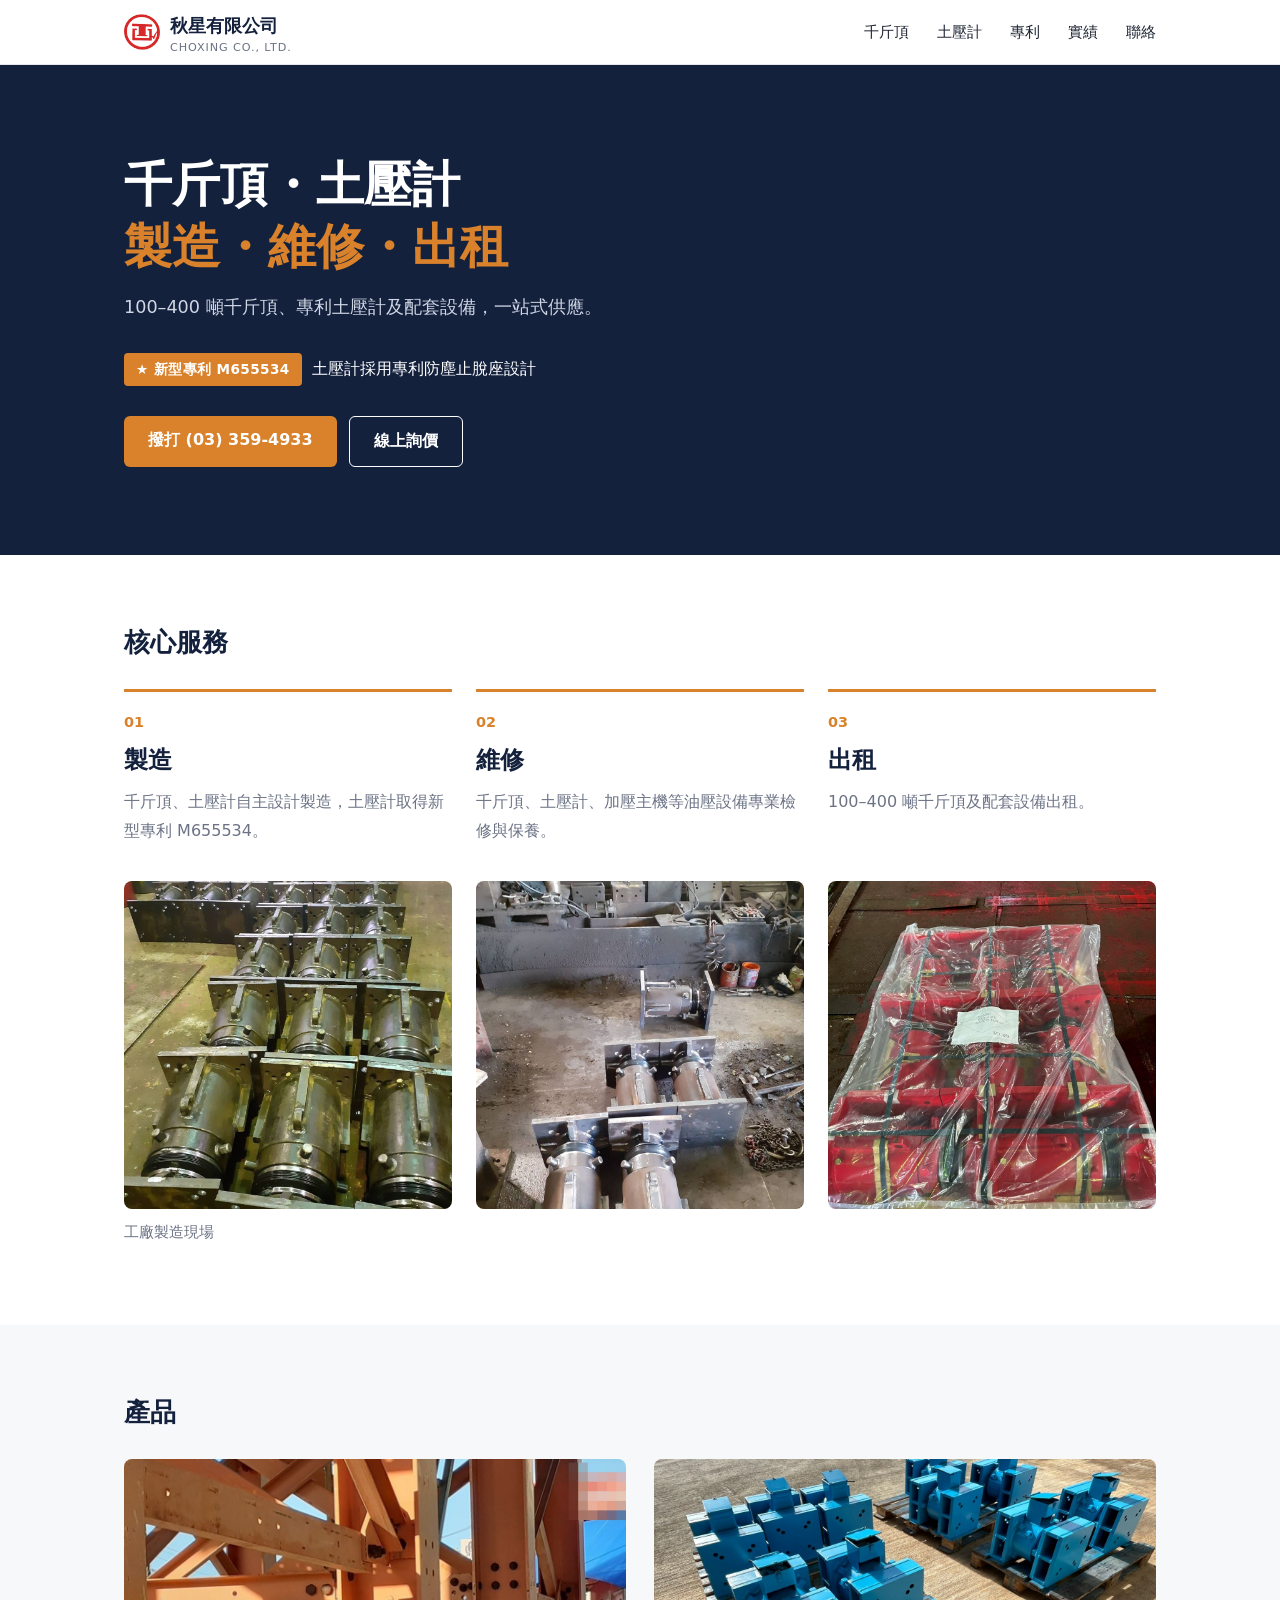
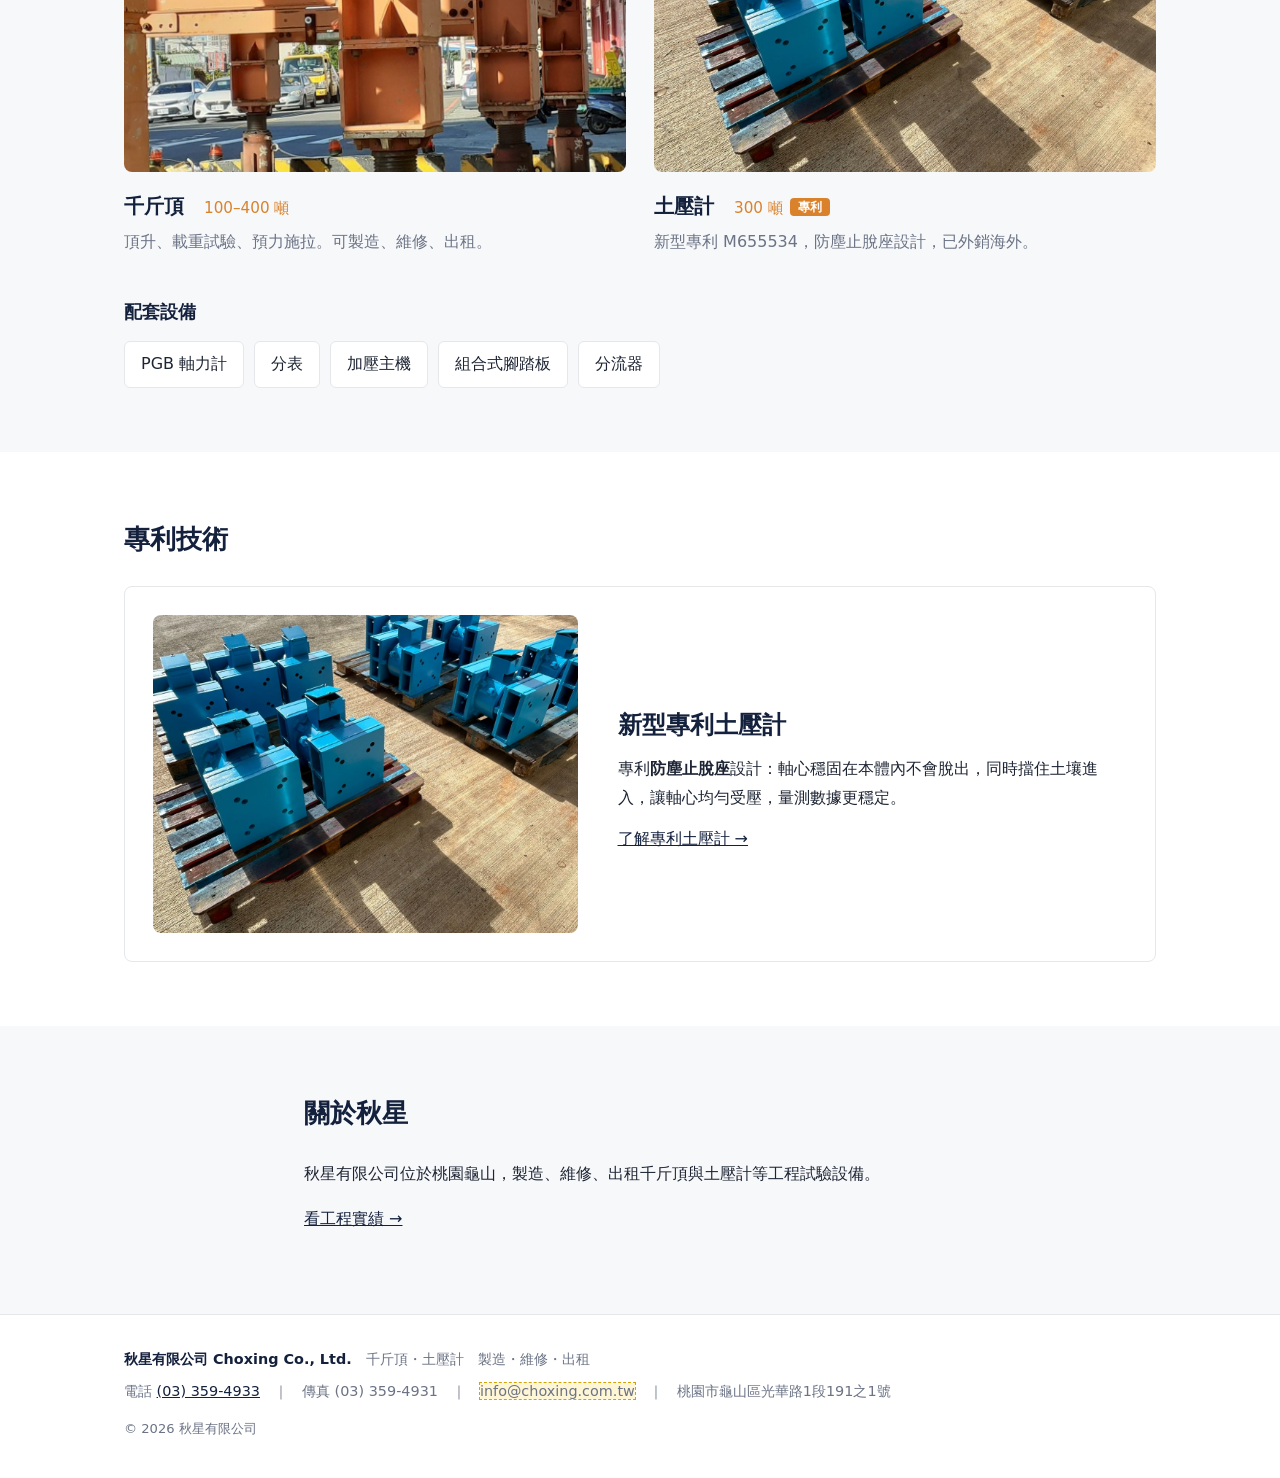
==== commit 9e917cba: "首頁出租說明刪除「依工期彈性租用」 Co-Authored-By: Claude Opus 5.5 <noreply@anthropic.com> Claude-Session: https://cl" ====
--- a/index.html
+++ b/index.html
@@ -88,7 +88,7 @@
       <div class="grid-3 services">
         <div class="service"><span class="service-no">01</span><h3>製造</h3><p>千斤頂、土壓計自主設計製造，土壓計取得新型專利 M655534。</p></div>
         <div class="service"><span class="service-no">02</span><h3>維修</h3><p>千斤頂、土壓計、加壓主機等油壓設備專業檢修與保養。</p></div>
-        <div class="service"><span class="service-no">03</span><h3>出租</h3><p>100–400 噸千斤頂及配套設備出租，依工期彈性租用。</p></div>
+        <div class="service"><span class="service-no">03</span><h3>出租</h3><p>100–400 噸千斤頂及配套設備出租。</p></div>
       </div>
       <div style="margin-top:36px">
       <div class="grid-3 factory">
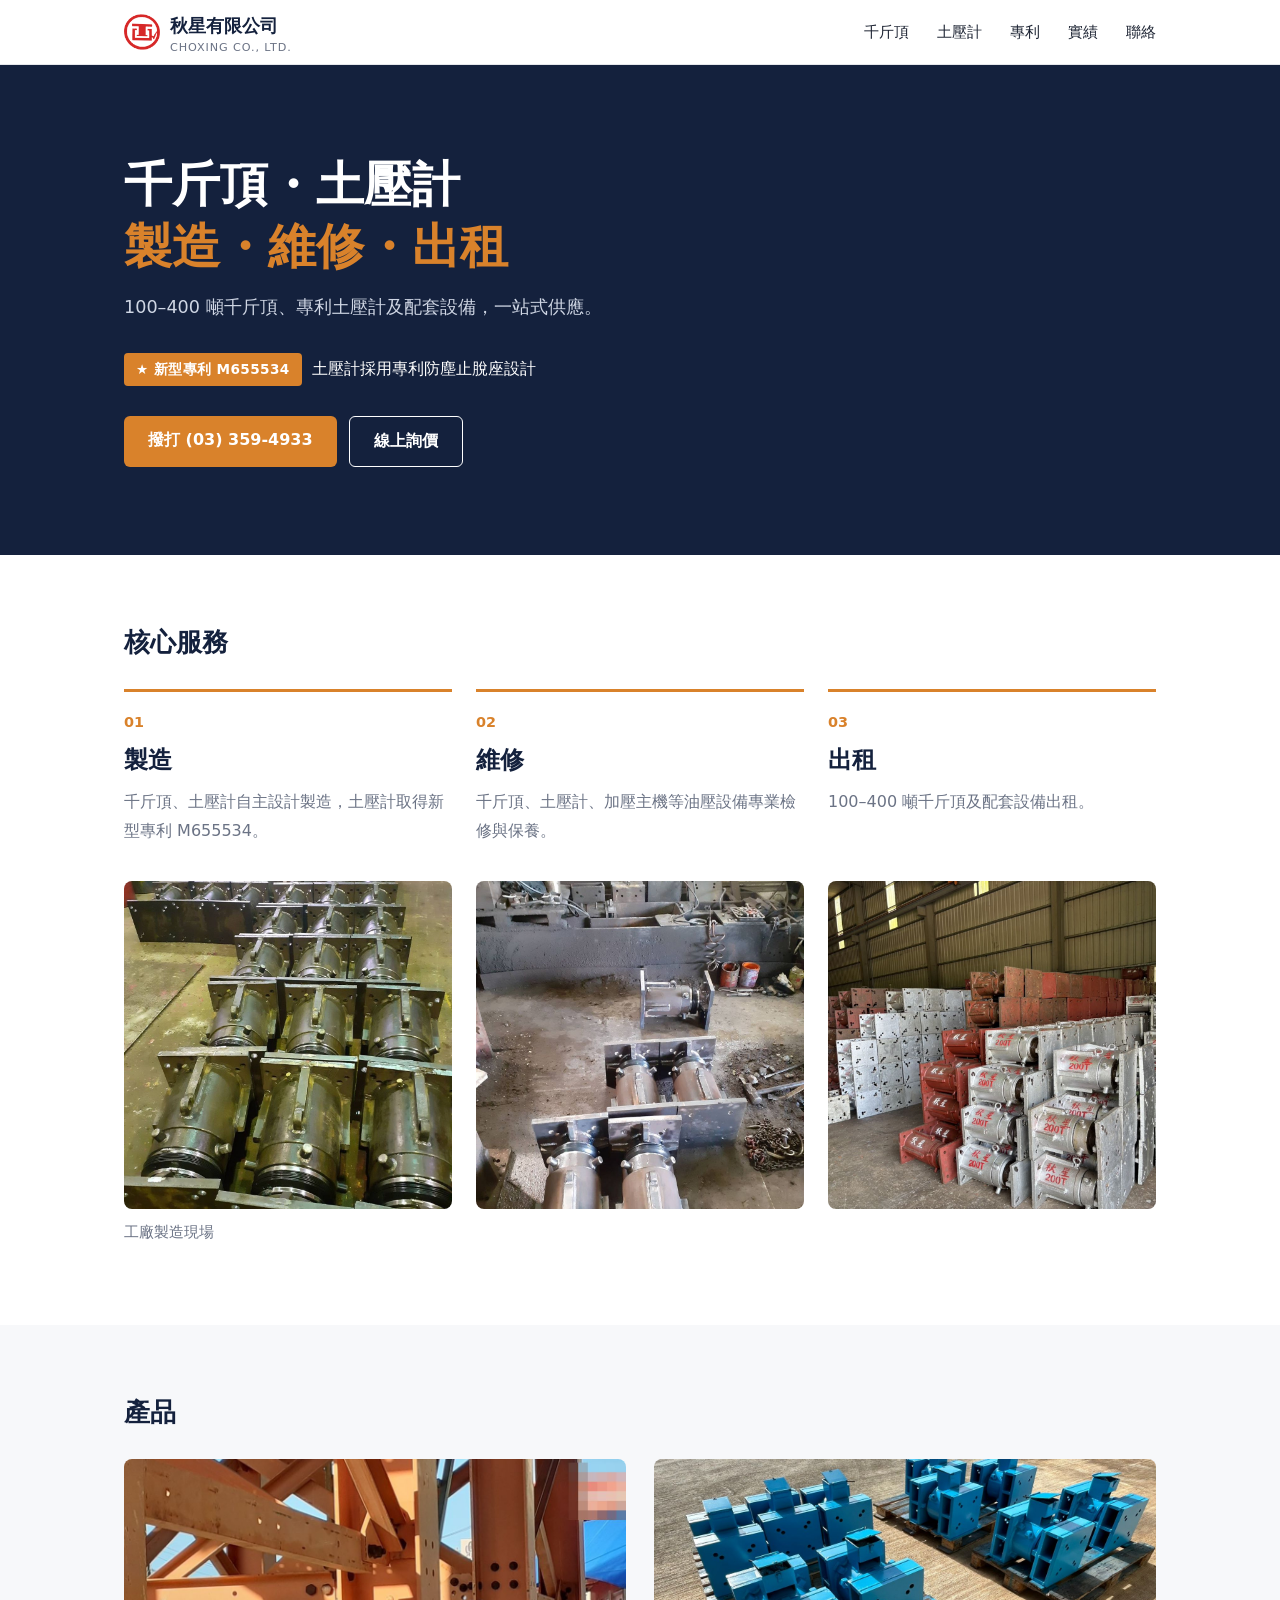
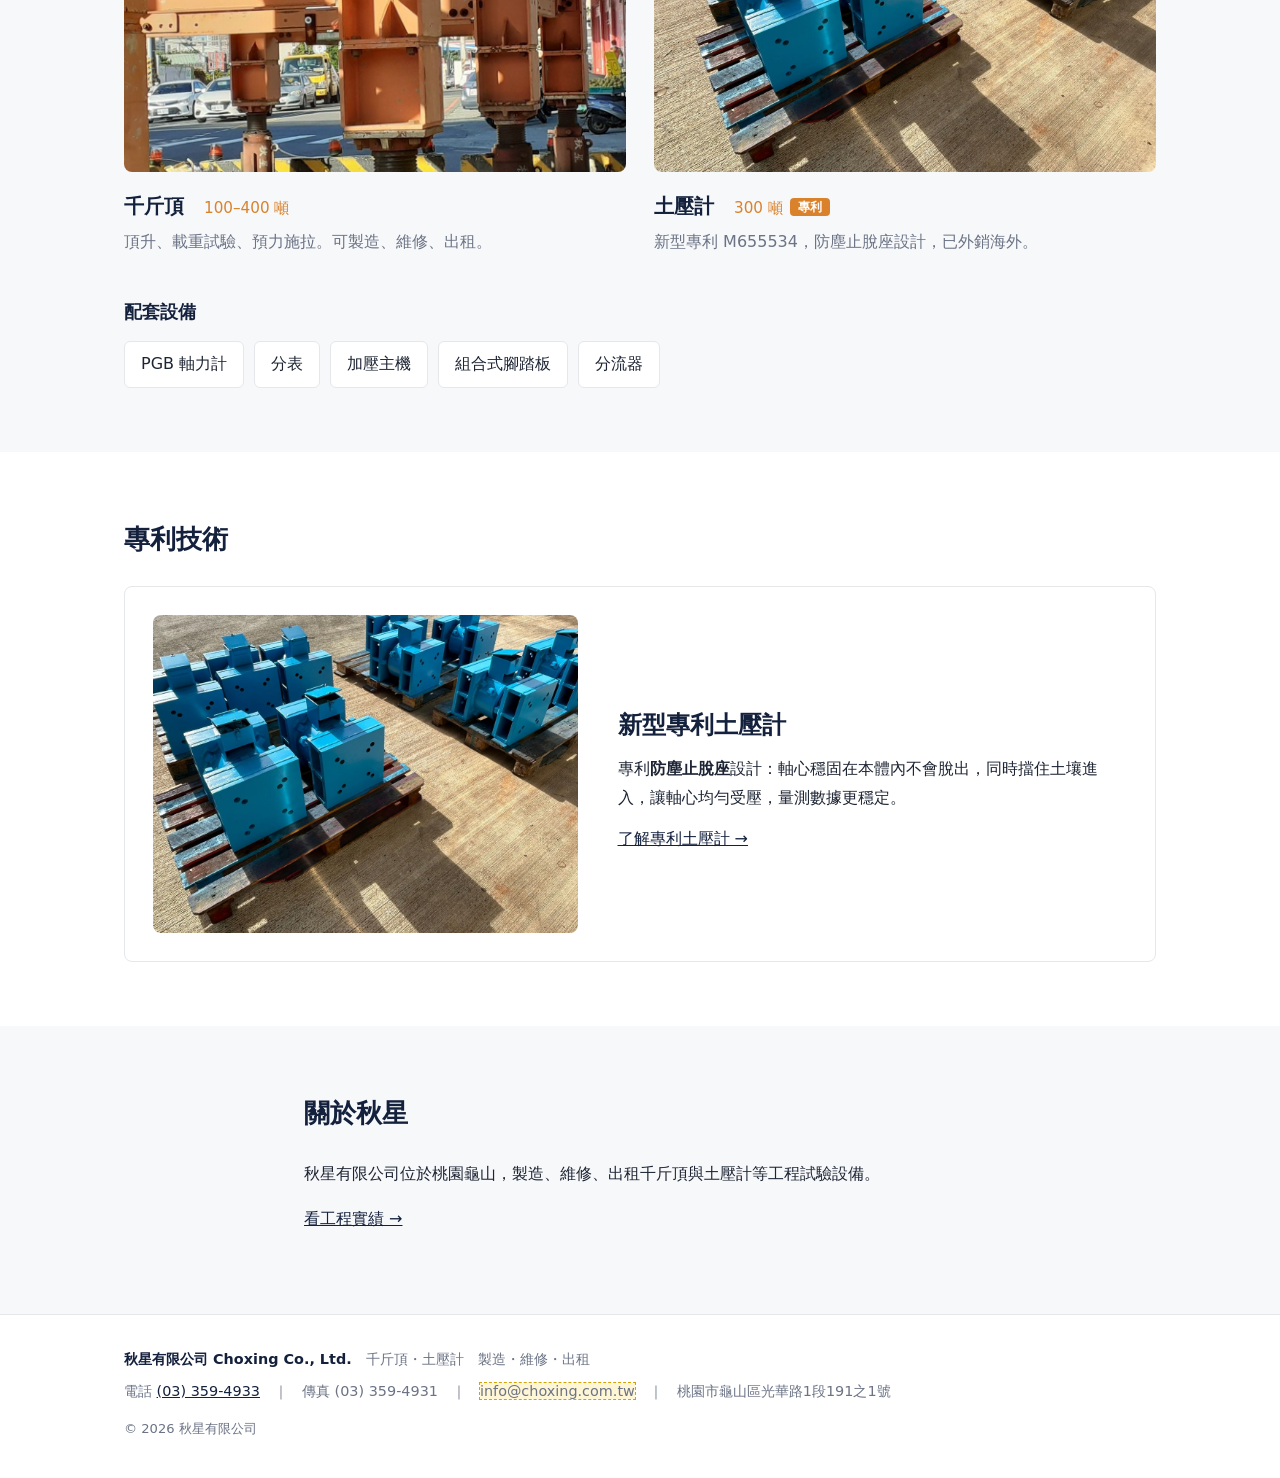
==== commit 1d9f641b: "首頁出租照片改用千斤頂倉庫庫存照 Co-Authored-By: Claude Opus 5.5 <noreply@anthropic.com> Claude-Session: https://cla" ====
--- a/index.html
+++ b/index.html
@@ -94,7 +94,7 @@
       <div class="grid-3 factory">
         <figure><img class="photo" src="images/photos/factory-cylinders.jpg" alt="秋星工廠：千斤頂油壓缸製造" loading="lazy" style="aspect-ratio:1/1"></figure>
         <figure><img class="photo" src="images/photos/factory-assembly.jpg" alt="秋星工廠：千斤頂組裝" loading="lazy" style="aspect-ratio:1/1"></figure>
-        <figure><img class="photo" src="images/photos/export-pallet.jpg" alt="秋星出貨包裝，標示 CHOXING MADE IN TAIWAN" loading="lazy" style="aspect-ratio:1/1"></figure>
+        <figure><img class="photo" src="images/photos/jack-rental-stock.jpg" alt="秋星倉庫：200 噸千斤頂出租庫存" loading="lazy" style="aspect-ratio:1/1"></figure>
       </div>
       <p class="muted" style="margin-top:10px">工廠製造現場</p>
       </div>
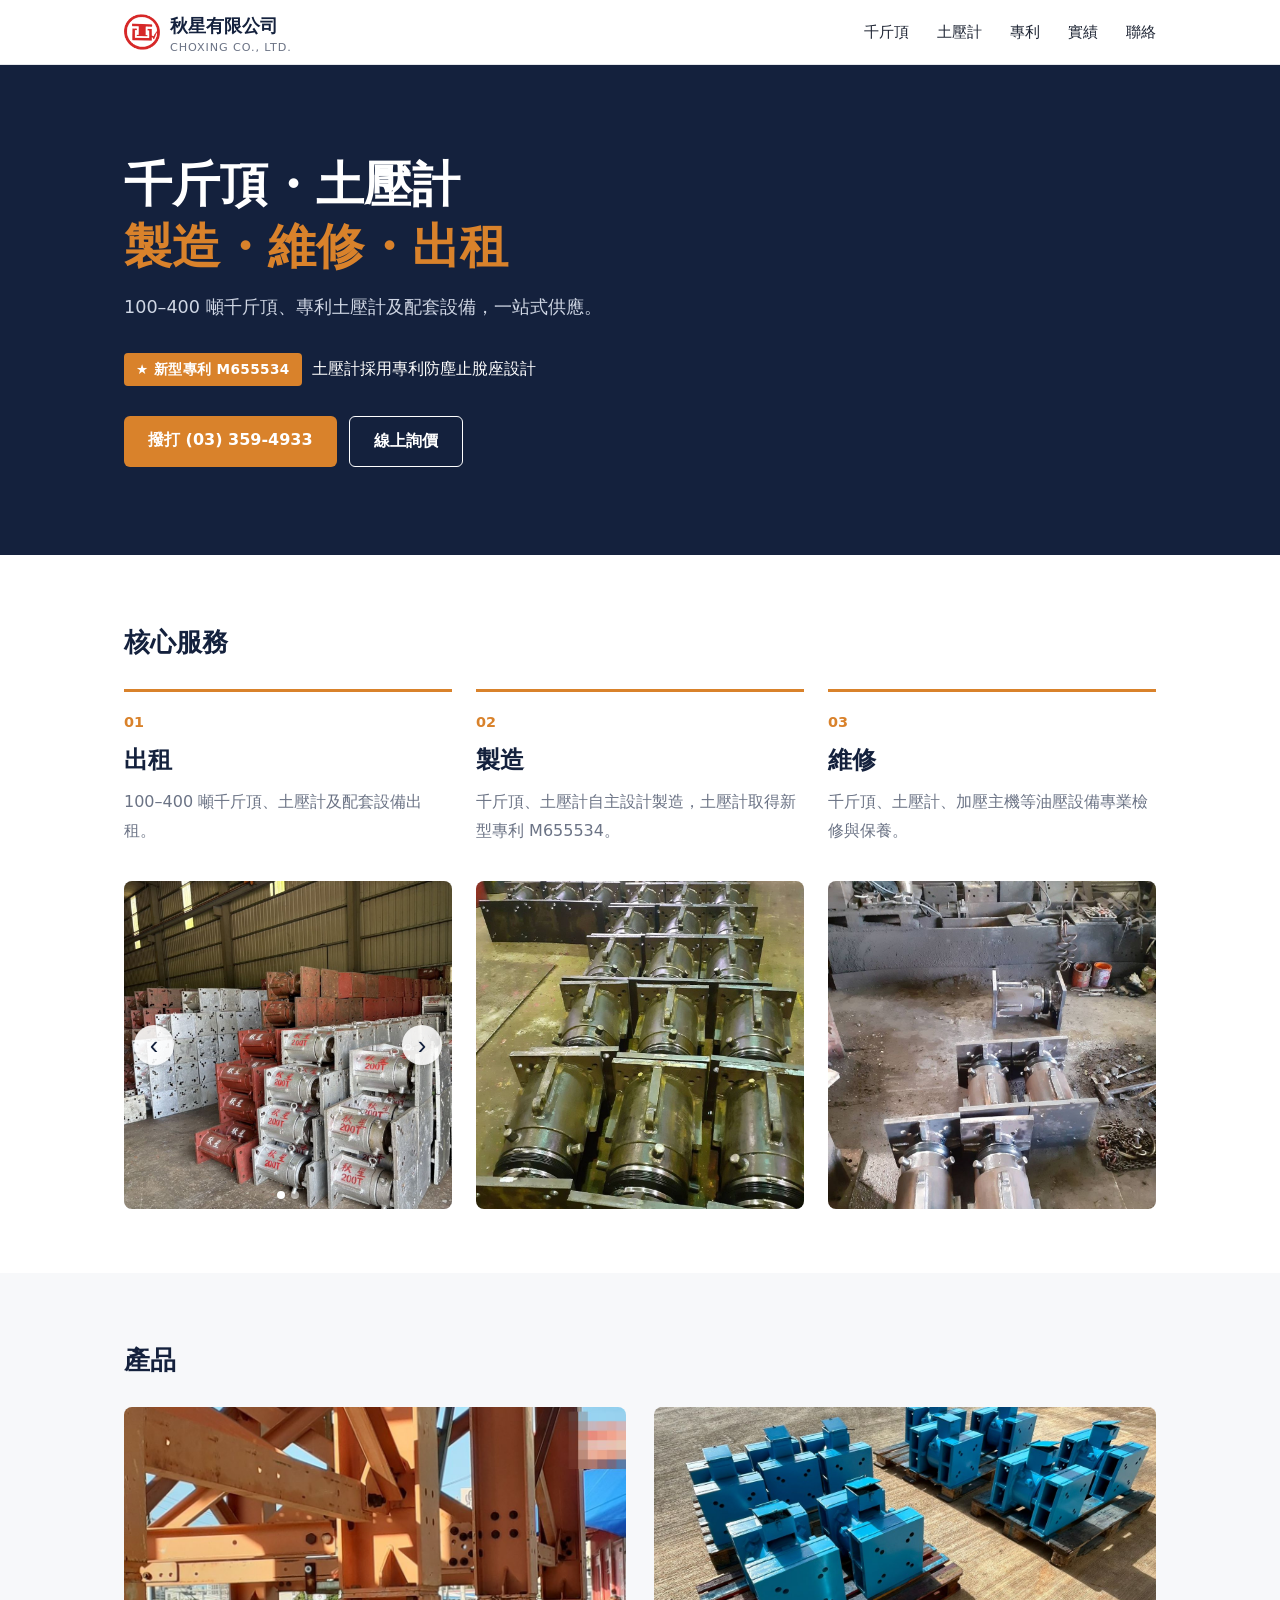
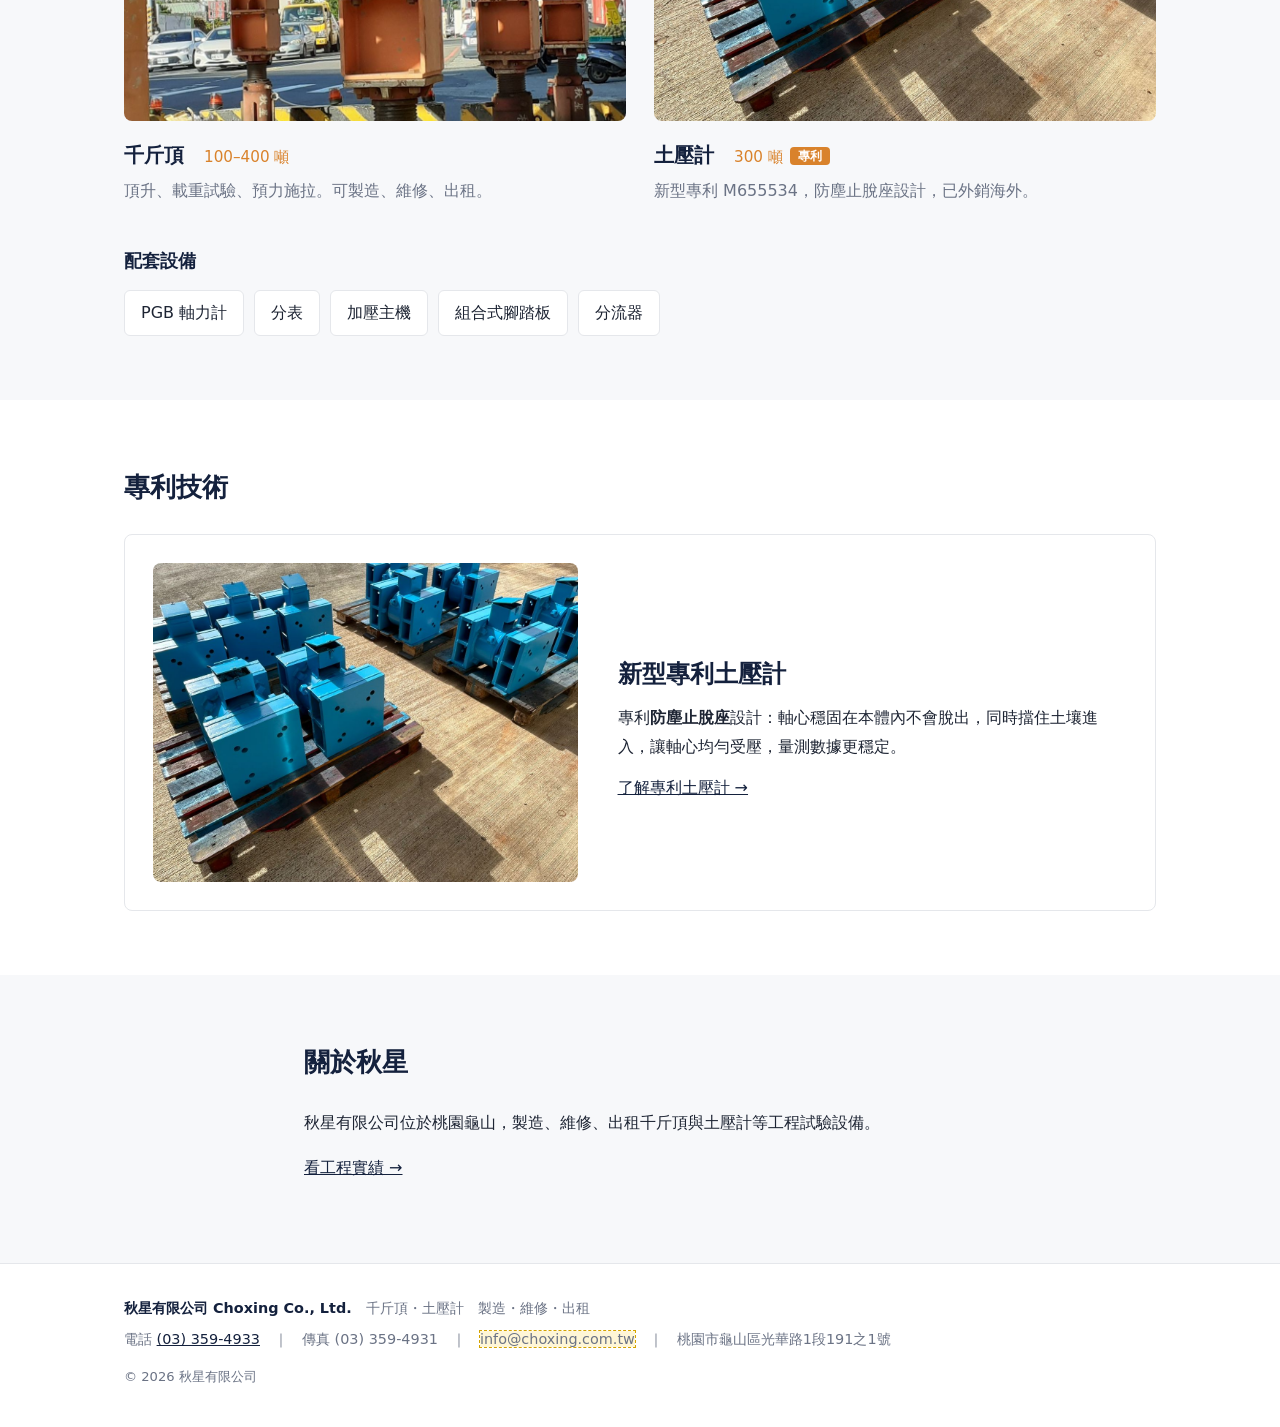
==== commit e8a976cc: "首頁核心服務：出租移至第一、出租照片改為可左右滑動並加入專利土壓計照 Co-Authored-By: Claude Opus 5.5 <noreply@anthropic.com> Claude-Se" ====
--- a/index.html
+++ b/index.html
@@ -86,17 +86,20 @@
     <div class="container">
       <h2 class="h2">核心服務</h2>
       <div class="grid-3 services">
-        <div class="service"><span class="service-no">01</span><h3>製造</h3><p>千斤頂、土壓計自主設計製造，土壓計取得新型專利 M655534。</p></div>
-        <div class="service"><span class="service-no">02</span><h3>維修</h3><p>千斤頂、土壓計、加壓主機等油壓設備專業檢修與保養。</p></div>
-        <div class="service"><span class="service-no">03</span><h3>出租</h3><p>100–400 噸千斤頂及配套設備出租。</p></div>
+        <div class="service"><span class="service-no">01</span><h3>出租</h3><p>100–400 噸千斤頂、土壓計及配套設備出租。</p></div>
+        <div class="service"><span class="service-no">02</span><h3>製造</h3><p>千斤頂、土壓計自主設計製造，土壓計取得新型專利 M655534。</p></div>
+        <div class="service"><span class="service-no">03</span><h3>維修</h3><p>千斤頂、土壓計、加壓主機等油壓設備專業檢修與保養。</p></div>
       </div>
       <div style="margin-top:36px">
       <div class="grid-3 factory">
+        <figure><div class="carousel" data-carousel>
+            <div class="track"><div class="slide"><img src="images/photos/jack-rental-stock.jpg" alt="秋星倉庫：200 噸千斤頂出租庫存" loading="lazy"></div><div class="slide"><img src="images/photos/epg-rental-patent-label.jpg" alt="秋星專利土壓計，貼有專利所有標籤，可供出租" loading="lazy"></div></div>
+            <button class="nav prev" aria-label="上一張">‹</button><button class="nav next" aria-label="下一張">›</button>
+            <div class="dots"><span></span><span></span></div>
+          </div></figure>
         <figure><img class="photo" src="images/photos/factory-cylinders.jpg" alt="秋星工廠：千斤頂油壓缸製造" loading="lazy" style="aspect-ratio:1/1"></figure>
         <figure><img class="photo" src="images/photos/factory-assembly.jpg" alt="秋星工廠：千斤頂組裝" loading="lazy" style="aspect-ratio:1/1"></figure>
-        <figure><img class="photo" src="images/photos/jack-rental-stock.jpg" alt="秋星倉庫：200 噸千斤頂出租庫存" loading="lazy" style="aspect-ratio:1/1"></figure>
       </div>
-      <p class="muted" style="margin-top:10px">工廠製造現場</p>
       </div>
     </div>
   </section>
--- a/css/style.css
+++ b/css/style.css
@@ -196,6 +196,7 @@
 .carousel .track, .carousel:not([data-carousel]) { display: flex; overflow-x: auto; scroll-snap-type: x mandatory; scrollbar-width: none; -webkit-overflow-scrolling: touch; }
 .carousel .track::-webkit-scrollbar { display: none; }
 .carousel .slide { flex: 0 0 100%; scroll-snap-align: start; aspect-ratio: 4/3; }
+.factory .carousel .slide { aspect-ratio: 1/1; }
 .carousel .slide img { width: 100%; height: 100%; object-fit: cover; display: block; }
 .carousel .nav { position: absolute; top: 50%; transform: translateY(-50%); width: 40px; height: 40px; border-radius: 50%; border: 0; background: rgba(255,255,255,.85); color: var(--navy); font-size: 1.6rem; line-height: 1; cursor: pointer; box-shadow: 0 2px 6px rgba(0,0,0,.15); }
 .carousel .prev { left: 10px; } .carousel .next { right: 10px; }
